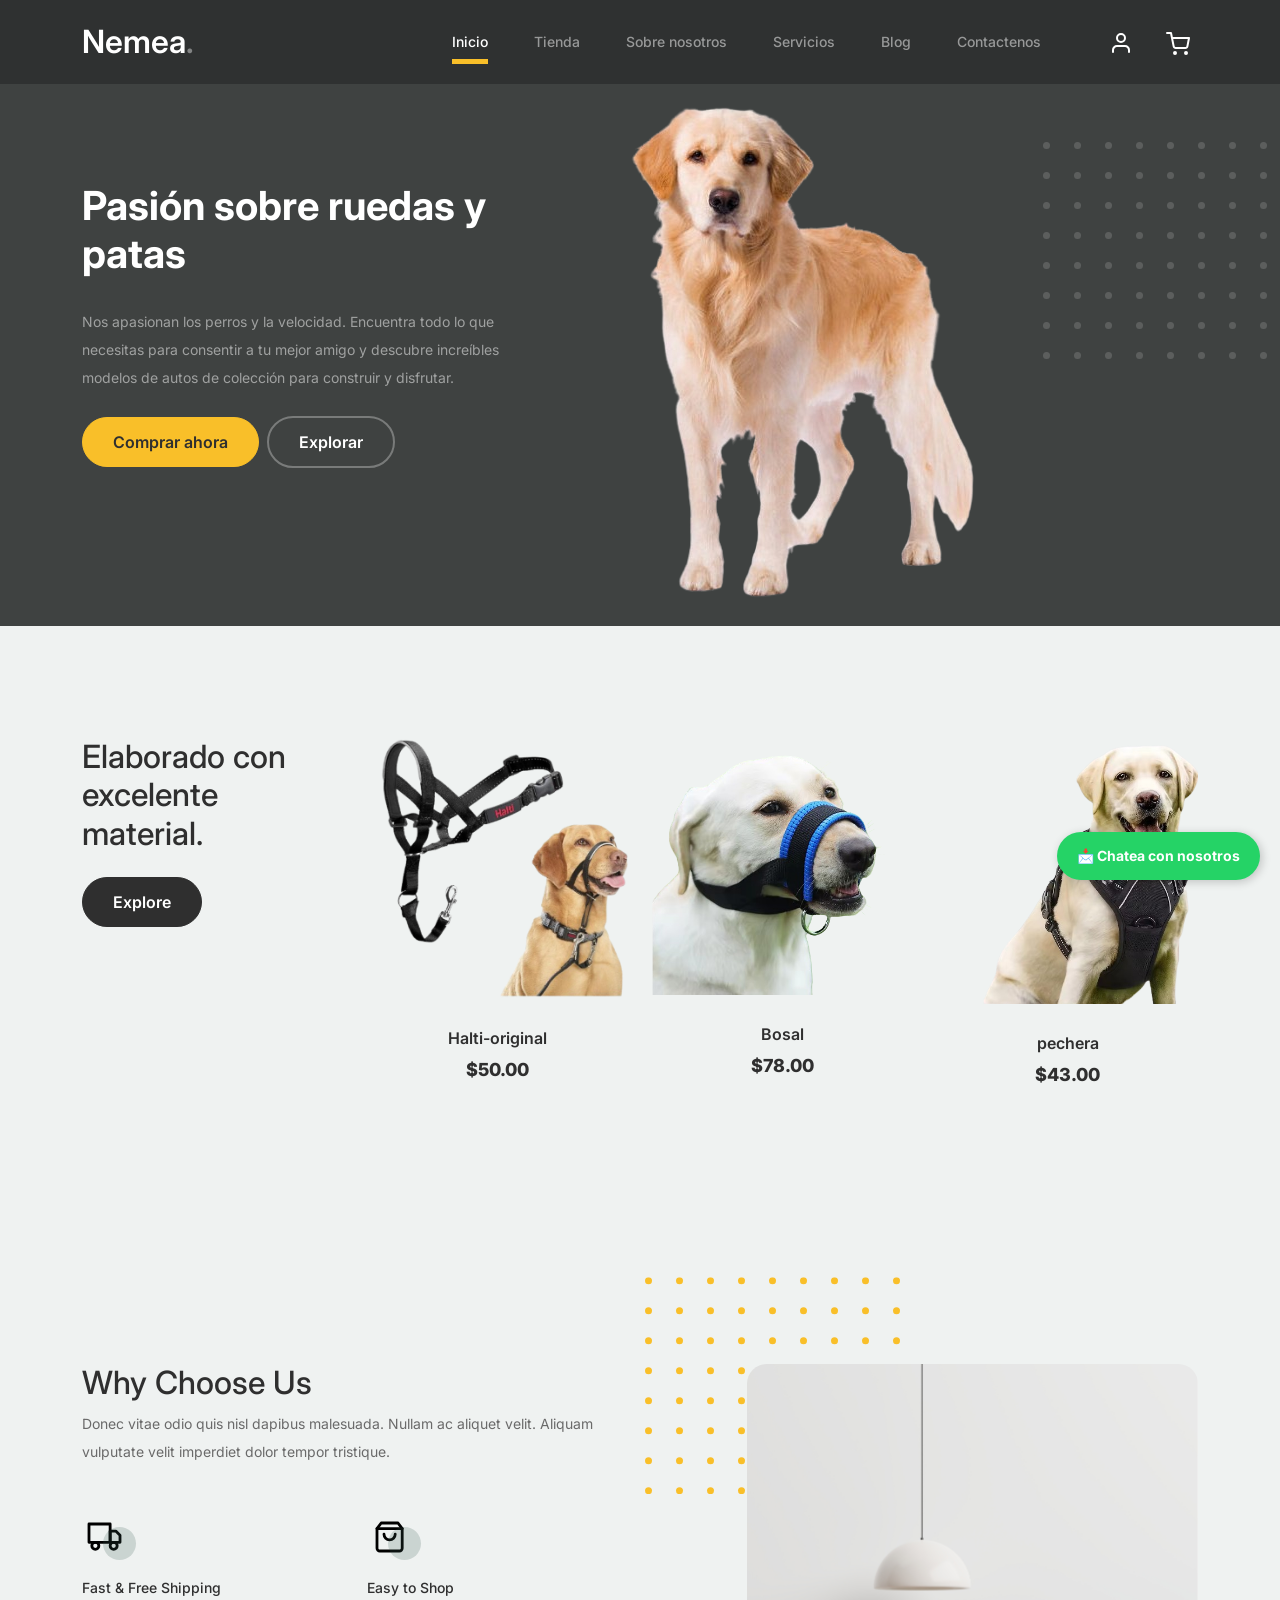
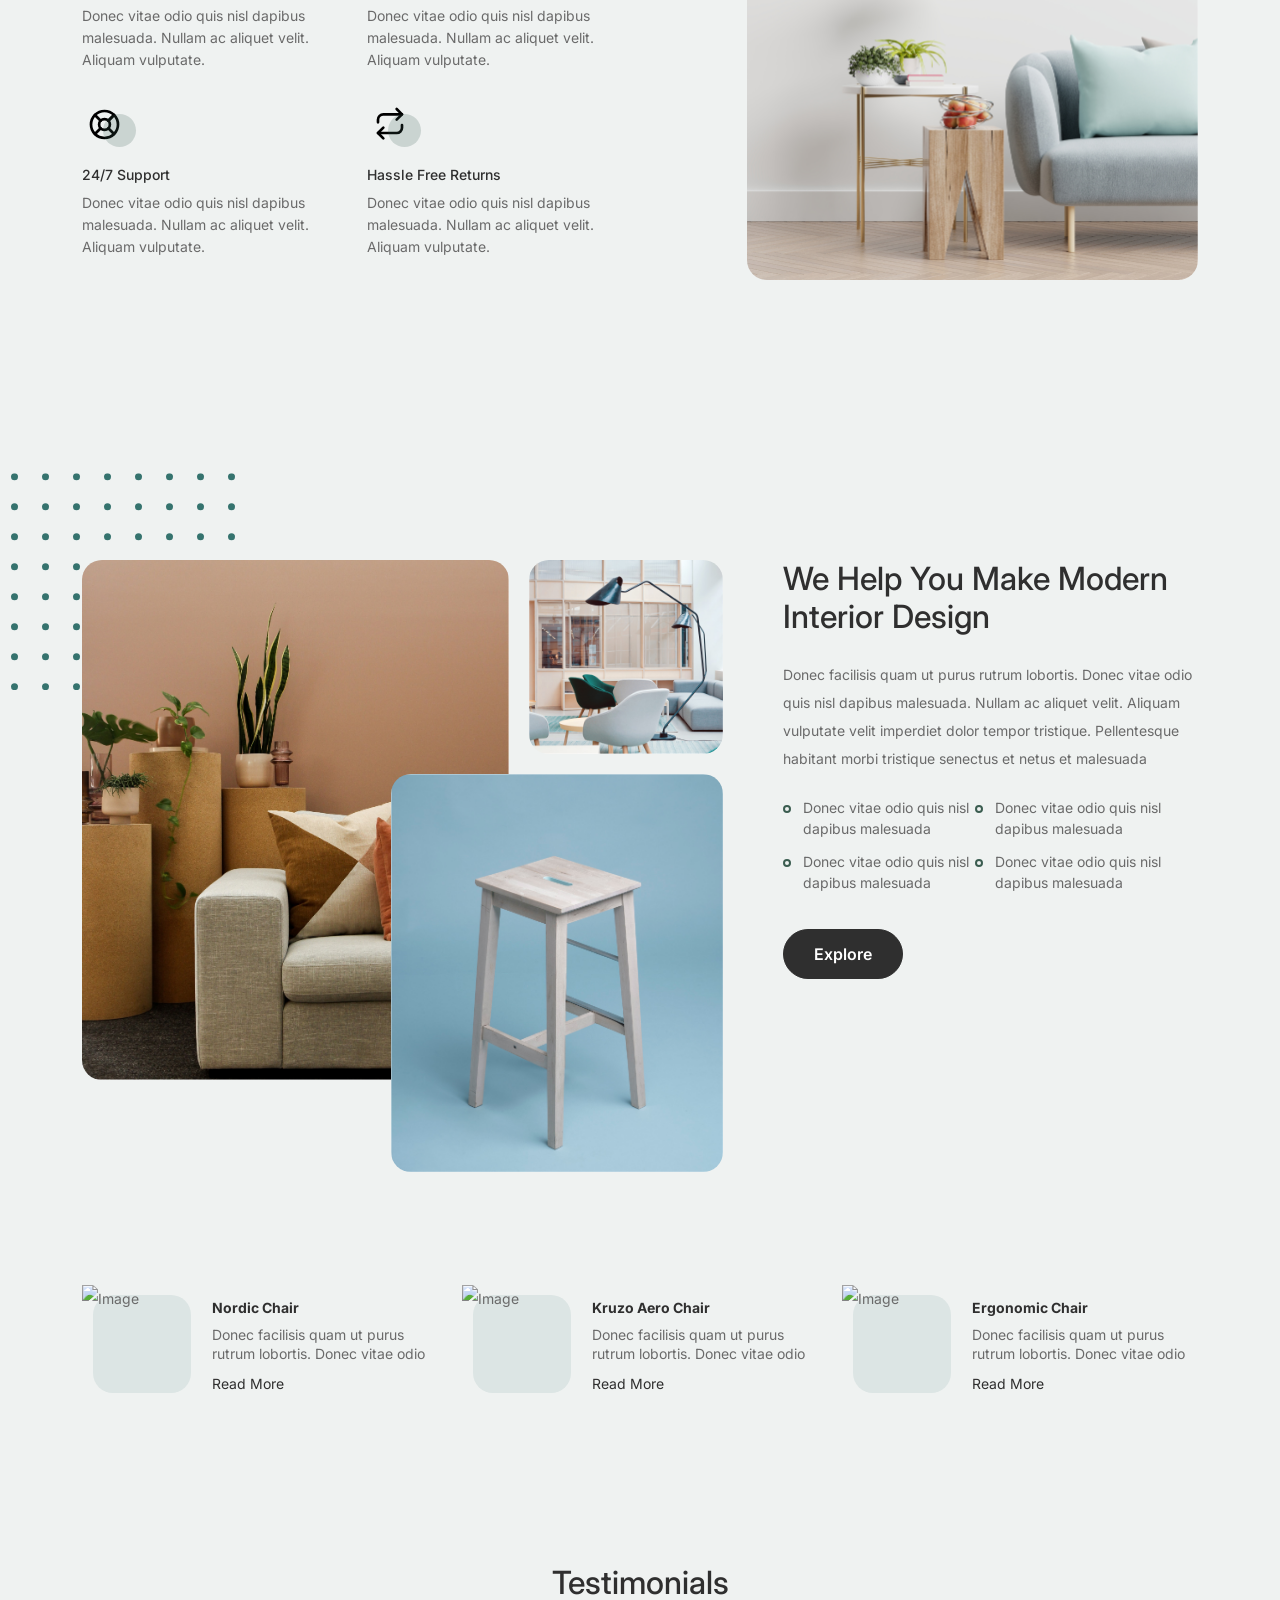
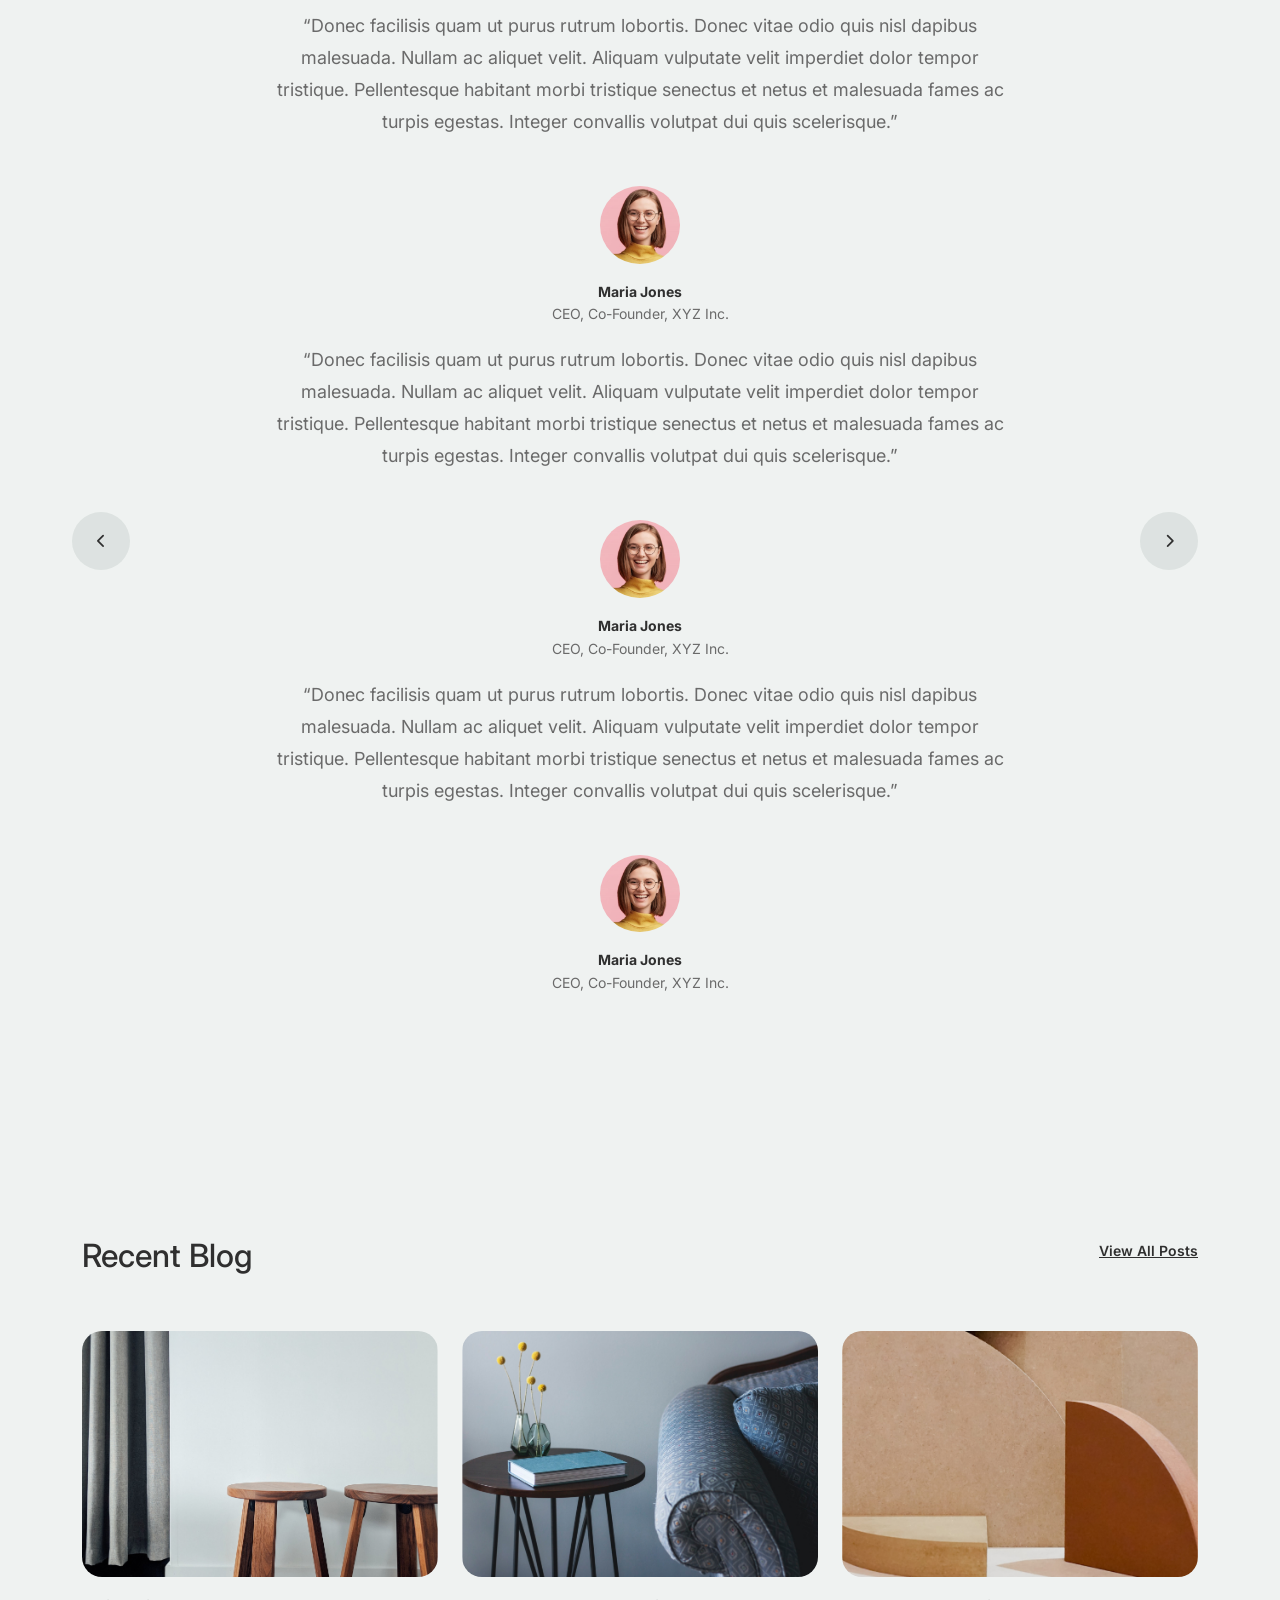
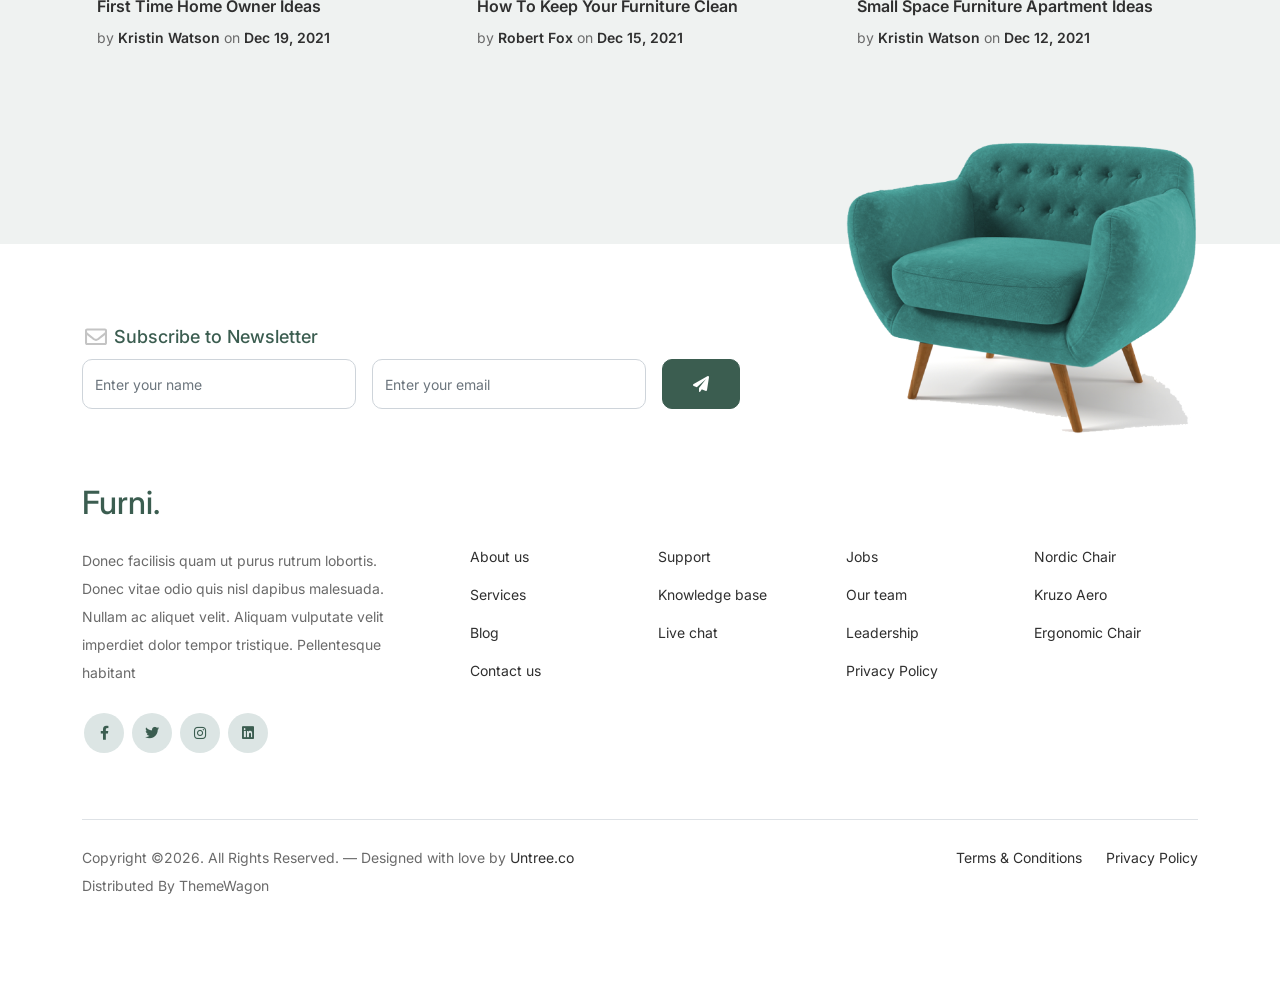
==== index.html @ 1780dbe4 "primero" ====
<!-- /*
* Bootstrap 5
* Template Name: Furni
* Template Author: Untree.co
* Template URI: https://untree.co/
* License: https://creativecommons.org/licenses/by/3.0/
*/ -->
<!doctype html>
<html lang="en">
<head>
  <meta charset="utf-8">
  <meta name="viewport" content="width=device-width, initial-scale=1, shrink-to-fit=no">
  <meta name="author" content="Untree.co">
  <link rel="shortcut icon" href="logo favicon.ico">

  <meta name="description" content="" />
  <meta name="keywords" content="bootstrap, bootstrap4" />

		<!-- Bootstrap CSS -->
		<link href="css/bootstrap.min.css" rel="stylesheet">
		<link href="https://cdnjs.cloudflare.com/ajax/libs/font-awesome/6.0.0-beta3/css/all.min.css" rel="stylesheet">
		<link href="css/tiny-slider.css" rel="stylesheet">
		<link href="css/style.css" rel="stylesheet">
		<title>Nemea Store </title>
	</head>

	<body>

		<!-- Start Header/Navigation -->
		<nav class="custom-navbar navbar navbar navbar-expand-md navbar-dark bg-dark" arial-label="Furni navigation bar">

			<div class="container">
				<a class="navbar-brand" href="index.html">Nemea<span>.</span></a>

				<button class="navbar-toggler" type="button" data-bs-toggle="collapse" data-bs-target="#navbarsFurni" aria-controls="navbarsFurni" aria-expanded="false" aria-label="Toggle navigation">
					<span class="navbar-toggler-icon"></span>
				</button>

				<div class="collapse navbar-collapse" id="navbarsFurni">
					<ul class="custom-navbar-nav navbar-nav ms-auto mb-2 mb-md-0">
						<li class="nav-item active">
							<a class="nav-link" href="index.html">Inicio</a>
						</li>
						<li><a class="nav-link" href="shop.html">Tienda</a></li>
						<li><a class="nav-link" href="about.html">Sobre nosotros</a></li>
						<li><a class="nav-link" href="services.html">Servicios</a></li>
						<li><a class="nav-link" href="blog.html">Blog</a></li>
						<li><a class="nav-link" href="contact.html">Contactenos</a></li>
					</ul>

					<ul class="custom-navbar-cta navbar-nav mb-2 mb-md-0 ms-5">
						<li><a class="nav-link" href="#"><img src="images/user.svg"></a></li>
						<li><a class="nav-link" href="cart.html"><img src="images/cart.svg"></a></li>
					</ul>
				</div>
			</div>
				
		</nav>
		<!-- End Header/Navigation -->
		<a href="https://wa.me/51930492336" class="whatsapp-button" target="_blank">
			📩 Chatea con nosotros
		</a>
		<!-- Start Hero Section -->
			<div class="hero">
				<div class="container">
					<div class="row justify-content-between">
						<div class="col-lg-5">
							<div class="intro-excerpt">
								<h1>Pasión sobre ruedas y patas <span clsas="d-block"></span></h1>
								<p class="mb-4">Nos apasionan los perros y la velocidad. Encuentra todo lo que necesitas para consentir a tu mejor amigo y descubre increíbles modelos de autos de colección para construir y disfrutar.</p>
								<p><a href="shop.html" class="btn btn-secondary me-2">Comprar ahora</a><a href="shop.html" class="btn btn-white-outline">Explorar</a></p>
							</div>
						</div>
						<div class="col-lg-7">
							<div class="hero-img-wrap">
								<img src="images/img-perro.png" class="img-fluid"><!-- falta imagen  -->
							</div>
						</div>
					</div>
				</div>
			</div>
		<!-- End Hero Section -->

		<!-- Start Product Section -->
		<div class="product-section">
			<div class="container">
				<div class="row">

					<!-- Start Column 1 -->
					<div class="col-md-12 col-lg-3 mb-5 mb-lg-0">
						<h2 class="mb-4 section-title">Elaborado con excelente material.</h2>
						<p class="mb-4"> </p>
						<p><a href="shop.html" class="btn">Explore</a></p>
					</div> 
					<!-- End Column 1 -->

					<!-- Start Column 2 -->
					<div class="col-12 col-md-4 col-lg-3 mb-5 mb-md-0">
						<a class="product-item" href="cart.html">
							<img src="images/img-halti.png" class="img-fluid product-thumbnail">
							<h3 class="product-title">Halti-original </h3>
							<strong class="product-price">$50.00</strong>

							<span class="icon-cross">
								<img src="images/cross.svg" class="img-fluid">
							</span>
						</a>
					</div> 
					<!-- End Column 2 -->

					<!-- Start Column 3 -->
					<div class="col-12 col-md-4 col-lg-3 mb-5 mb-md-0">
						<a class="product-item" href="cart.html">
							<img src="images/img-bosal.png" class="img-fluid product-thumbnail">
							<h3 class="product-title">Bosal</h3>
							<strong class="product-price">$78.00</strong>

							<span class="icon-cross">
								<img src="images/cross.svg" class="img-fluid">
							</span>
						</a>
					</div>
					<!-- End Column 3 -->

					<!-- Start Column 4 -->
					<div class="col-12 col-md-4 col-lg-3 mb-5 mb-md-0">
						<a class="product-item" href="cart.html">
							<img src="images/img-pechera.png" class="img-fluid product-thumbnail">
							<h3 class="product-title">pechera</h3>
							<strong class="product-price">$43.00</strong>

							<span class="icon-cross">
								<img src="images/cross.svg" class="img-fluid">
							</span>
						</a>
					</div>
					<!-- End Column 4 -->

				</div>
			</div>
		</div>
		<!-- End Product Section -->

		<!-- Start Why Choose Us Section -->
		<div class="why-choose-section">
			<div class="container">
				<div class="row justify-content-between">
					<div class="col-lg-6">
						<h2 class="section-title">Why Choose Us</h2>
						<p>Donec vitae odio quis nisl dapibus malesuada. Nullam ac aliquet velit. Aliquam vulputate velit imperdiet dolor tempor tristique.</p>

						<div class="row my-5">
							<div class="col-6 col-md-6">
								<div class="feature">
									<div class="icon">
										<img src="images/truck.svg" alt="Image" class="imf-fluid">
									</div>
									<h3>Fast &amp; Free Shipping</h3>
									<p>Donec vitae odio quis nisl dapibus malesuada. Nullam ac aliquet velit. Aliquam vulputate.</p>
								</div>
							</div>

							<div class="col-6 col-md-6">
								<div class="feature">
									<div class="icon">
										<img src="images/bag.svg" alt="Image" class="imf-fluid">
									</div>
									<h3>Easy to Shop</h3>
									<p>Donec vitae odio quis nisl dapibus malesuada. Nullam ac aliquet velit. Aliquam vulputate.</p>
								</div>
							</div>

							<div class="col-6 col-md-6">
								<div class="feature">
									<div class="icon">
										<img src="images/support.svg" alt="Image" class="imf-fluid">
									</div>
									<h3>24/7 Support</h3>
									<p>Donec vitae odio quis nisl dapibus malesuada. Nullam ac aliquet velit. Aliquam vulputate.</p>
								</div>
							</div>

							<div class="col-6 col-md-6">
								<div class="feature">
									<div class="icon">
										<img src="images/return.svg" alt="Image" class="imf-fluid">
									</div>
									<h3>Hassle Free Returns</h3>
									<p>Donec vitae odio quis nisl dapibus malesuada. Nullam ac aliquet velit. Aliquam vulputate.</p>
								</div>
							</div>

						</div>
					</div>

					<div class="col-lg-5">
						<div class="img-wrap">
							<img src="images/why-choose-us-img.jpg" alt="Image" class="img-fluid">
						</div>
					</div>

				</div>
			</div>
		</div>
		<!-- End Why Choose Us Section -->

		<!-- Start We Help Section -->
		<div class="we-help-section">
			<div class="container">
				<div class="row justify-content-between">
					<div class="col-lg-7 mb-5 mb-lg-0">
						<div class="imgs-grid">
							<div class="grid grid-1"><img src="images/img-grid-1.jpg" alt="Untree.co"></div>
							<div class="grid grid-2"><img src="images/img-grid-2.jpg" alt="Untree.co"></div>
							<div class="grid grid-3"><img src="images/img-grid-3.jpg" alt="Untree.co"></div>
						</div>
					</div>
					<div class="col-lg-5 ps-lg-5">
						<h2 class="section-title mb-4">We Help You Make Modern Interior Design</h2>
						<p>Donec facilisis quam ut purus rutrum lobortis. Donec vitae odio quis nisl dapibus malesuada. Nullam ac aliquet velit. Aliquam vulputate velit imperdiet dolor tempor tristique. Pellentesque habitant morbi tristique senectus et netus et malesuada</p>

						<ul class="list-unstyled custom-list my-4">
							<li>Donec vitae odio quis nisl dapibus malesuada</li>
							<li>Donec vitae odio quis nisl dapibus malesuada</li>
							<li>Donec vitae odio quis nisl dapibus malesuada</li>
							<li>Donec vitae odio quis nisl dapibus malesuada</li>
						</ul>
						<p><a herf="#" class="btn">Explore</a></p>
					</div>
				</div>
			</div>
		</div>
		<!-- End We Help Section -->

		<!-- Start Popular Product -->
		<div class="popular-product">
			<div class="container">
				<div class="row">

					<div class="col-12 col-md-6 col-lg-4 mb-4 mb-lg-0">
						<div class="product-item-sm d-flex">
							<div class="thumbnail">
								<img src="images/product-1.png" alt="Image" class="img-fluid">
							</div>
							<div class="pt-3">
								<h3>Nordic Chair</h3>
								<p>Donec facilisis quam ut purus rutrum lobortis. Donec vitae odio </p>
								<p><a href="#">Read More</a></p>
							</div>
						</div>
					</div>

					<div class="col-12 col-md-6 col-lg-4 mb-4 mb-lg-0">
						<div class="product-item-sm d-flex">
							<div class="thumbnail">
								<img src="images/product-2.png" alt="Image" class="img-fluid">
							</div>
							<div class="pt-3">
								<h3>Kruzo Aero Chair</h3>
								<p>Donec facilisis quam ut purus rutrum lobortis. Donec vitae odio </p>
								<p><a href="#">Read More</a></p>
							</div>
						</div>
					</div>

					<div class="col-12 col-md-6 col-lg-4 mb-4 mb-lg-0">
						<div class="product-item-sm d-flex">
							<div class="thumbnail">
								<img src="images/product-3.png" alt="Image" class="img-fluid">
							</div>
							<div class="pt-3">
								<h3>Ergonomic Chair</h3>
								<p>Donec facilisis quam ut purus rutrum lobortis. Donec vitae odio </p>
								<p><a href="#">Read More</a></p>
							</div>
						</div>
					</div>

				</div>
			</div>
		</div>
		<!-- End Popular Product -->

		<!-- Start Testimonial Slider -->
		<div class="testimonial-section">
			<div class="container">
				<div class="row">
					<div class="col-lg-7 mx-auto text-center">
						<h2 class="section-title">Testimonials</h2>
					</div>
				</div>

				<div class="row justify-content-center">
					<div class="col-lg-12">
						<div class="testimonial-slider-wrap text-center">

							<div id="testimonial-nav">
								<span class="prev" data-controls="prev"><span class="fa fa-chevron-left"></span></span>
								<span class="next" data-controls="next"><span class="fa fa-chevron-right"></span></span>
							</div>

							<div class="testimonial-slider">
								
								<div class="item">
									<div class="row justify-content-center">
										<div class="col-lg-8 mx-auto">

											<div class="testimonial-block text-center">
												<blockquote class="mb-5">
													<p>&ldquo;Donec facilisis quam ut purus rutrum lobortis. Donec vitae odio quis nisl dapibus malesuada. Nullam ac aliquet velit. Aliquam vulputate velit imperdiet dolor tempor tristique. Pellentesque habitant morbi tristique senectus et netus et malesuada fames ac turpis egestas. Integer convallis volutpat dui quis scelerisque.&rdquo;</p>
												</blockquote>

												<div class="author-info">
													<div class="author-pic">
														<img src="images/person-1.png" alt="Maria Jones" class="img-fluid">
													</div>
													<h3 class="font-weight-bold">Maria Jones</h3>
													<span class="position d-block mb-3">CEO, Co-Founder, XYZ Inc.</span>
												</div>
											</div>

										</div>
									</div>
								</div> 
								<!-- END item -->

								<div class="item">
									<div class="row justify-content-center">
										<div class="col-lg-8 mx-auto">

											<div class="testimonial-block text-center">
												<blockquote class="mb-5">
													<p>&ldquo;Donec facilisis quam ut purus rutrum lobortis. Donec vitae odio quis nisl dapibus malesuada. Nullam ac aliquet velit. Aliquam vulputate velit imperdiet dolor tempor tristique. Pellentesque habitant morbi tristique senectus et netus et malesuada fames ac turpis egestas. Integer convallis volutpat dui quis scelerisque.&rdquo;</p>
												</blockquote>

												<div class="author-info">
													<div class="author-pic">
														<img src="images/person-1.png" alt="Maria Jones" class="img-fluid">
													</div>
													<h3 class="font-weight-bold">Maria Jones</h3>
													<span class="position d-block mb-3">CEO, Co-Founder, XYZ Inc.</span>
												</div>
											</div>

										</div>
									</div>
								</div> 
								<!-- END item -->

								<div class="item">
									<div class="row justify-content-center">
										<div class="col-lg-8 mx-auto">

											<div class="testimonial-block text-center">
												<blockquote class="mb-5">
													<p>&ldquo;Donec facilisis quam ut purus rutrum lobortis. Donec vitae odio quis nisl dapibus malesuada. Nullam ac aliquet velit. Aliquam vulputate velit imperdiet dolor tempor tristique. Pellentesque habitant morbi tristique senectus et netus et malesuada fames ac turpis egestas. Integer convallis volutpat dui quis scelerisque.&rdquo;</p>
												</blockquote>

												<div class="author-info">
													<div class="author-pic">
														<img src="images/person-1.png" alt="Maria Jones" class="img-fluid">
													</div>
													<h3 class="font-weight-bold">Maria Jones</h3>
													<span class="position d-block mb-3">CEO, Co-Founder, XYZ Inc.</span>
												</div>
											</div>

										</div>
									</div>
								</div> 
								<!-- END item -->

							</div>

						</div>
					</div>
				</div>
			</div>
		</div>
		<!-- End Testimonial Slider -->

		<!-- Start Blog Section -->
		<div class="blog-section">
			<div class="container">
				<div class="row mb-5">
					<div class="col-md-6">
						<h2 class="section-title">Recent Blog</h2>
					</div>
					<div class="col-md-6 text-start text-md-end">
						<a href="#" class="more">View All Posts</a>
					</div>
				</div>

				<div class="row">

					<div class="col-12 col-sm-6 col-md-4 mb-4 mb-md-0">
						<div class="post-entry">
							<a href="#" class="post-thumbnail"><img src="images/post-1.jpg" alt="Image" class="img-fluid"></a>
							<div class="post-content-entry">
								<h3><a href="#">First Time Home Owner Ideas</a></h3>
								<div class="meta">
									<span>by <a href="#">Kristin Watson</a></span> <span>on <a href="#">Dec 19, 2021</a></span>
								</div>
							</div>
						</div>
					</div>

					<div class="col-12 col-sm-6 col-md-4 mb-4 mb-md-0">
						<div class="post-entry">
							<a href="#" class="post-thumbnail"><img src="images/post-2.jpg" alt="Image" class="img-fluid"></a>
							<div class="post-content-entry">
								<h3><a href="#">How To Keep Your Furniture Clean</a></h3>
								<div class="meta">
									<span>by <a href="#">Robert Fox</a></span> <span>on <a href="#">Dec 15, 2021</a></span>
								</div>
							</div>
						</div>
					</div>

					<div class="col-12 col-sm-6 col-md-4 mb-4 mb-md-0">
						<div class="post-entry">
							<a href="#" class="post-thumbnail"><img src="images/post-3.jpg" alt="Image" class="img-fluid"></a>
							<div class="post-content-entry">
								<h3><a href="#">Small Space Furniture Apartment Ideas</a></h3>
								<div class="meta">
									<span>by <a href="#">Kristin Watson</a></span> <span>on <a href="#">Dec 12, 2021</a></span>
								</div>
							</div>
						</div>
					</div>

				</div>
			</div>
		</div>
		<!-- End Blog Section -->	

		<!-- Start Footer Section -->
		<footer class="footer-section">
			<div class="container relative">

				<div class="sofa-img">
					<img src="images/sofa.png" alt="Image" class="img-fluid">
				</div>

				<div class="row">
					<div class="col-lg-8">
						<div class="subscription-form">
							<h3 class="d-flex align-items-center"><span class="me-1"><img src="images/envelope-outline.svg" alt="Image" class="img-fluid"></span><span>Subscribe to Newsletter</span></h3>

							<form action="#" class="row g-3">
								<div class="col-auto">
									<input type="text" class="form-control" placeholder="Enter your name">
								</div>
								<div class="col-auto">
									<input type="email" class="form-control" placeholder="Enter your email">
								</div>
								<div class="col-auto">
									<button class="btn btn-primary">
										<span class="fa fa-paper-plane"></span>
									</button>
								</div>
							</form>

						</div>
					</div>
				</div>

				<div class="row g-5 mb-5">
					<div class="col-lg-4">
						<div class="mb-4 footer-logo-wrap"><a href="#" class="footer-logo">Furni<span>.</span></a></div>
						<p class="mb-4">Donec facilisis quam ut purus rutrum lobortis. Donec vitae odio quis nisl dapibus malesuada. Nullam ac aliquet velit. Aliquam vulputate velit imperdiet dolor tempor tristique. Pellentesque habitant</p>

						<ul class="list-unstyled custom-social">
							<li><a href="#"><span class="fa fa-brands fa-facebook-f"></span></a></li>
							<li><a href="#"><span class="fa fa-brands fa-twitter"></span></a></li>
							<li><a href="#"><span class="fa fa-brands fa-instagram"></span></a></li>
							<li><a href="#"><span class="fa fa-brands fa-linkedin"></span></a></li>
						</ul>
					</div>

					<div class="col-lg-8">
						<div class="row links-wrap">
							<div class="col-6 col-sm-6 col-md-3">
								<ul class="list-unstyled">
									<li><a href="#">About us</a></li>
									<li><a href="#">Services</a></li>
									<li><a href="#">Blog</a></li>
									<li><a href="#">Contact us</a></li>
								</ul>
							</div>

							<div class="col-6 col-sm-6 col-md-3">
								<ul class="list-unstyled">
									<li><a href="#">Support</a></li>
									<li><a href="#">Knowledge base</a></li>
									<li><a href="#">Live chat</a></li>
								</ul>
							</div>

							<div class="col-6 col-sm-6 col-md-3">
								<ul class="list-unstyled">
									<li><a href="#">Jobs</a></li>
									<li><a href="#">Our team</a></li>
									<li><a href="#">Leadership</a></li>
									<li><a href="#">Privacy Policy</a></li>
								</ul>
							</div>

							<div class="col-6 col-sm-6 col-md-3">
								<ul class="list-unstyled">
									<li><a href="#">Nordic Chair</a></li>
									<li><a href="#">Kruzo Aero</a></li>
									<li><a href="#">Ergonomic Chair</a></li>
								</ul>
							</div>
						</div>
					</div>

				</div>

				<div class="border-top copyright">
					<div class="row pt-4">
						<div class="col-lg-6">
							<p class="mb-2 text-center text-lg-start">Copyright &copy;<script>document.write(new Date().getFullYear());</script>. All Rights Reserved. &mdash; Designed with love by <a href="https://untree.co">Untree.co</a> Distributed By <a hreff="https://themewagon.com">ThemeWagon</a>  <!-- License information: https://untree.co/license/ -->
            </p>
						</div>

						<div class="col-lg-6 text-center text-lg-end">
							<ul class="list-unstyled d-inline-flex ms-auto">
								<li class="me-4"><a href="#">Terms &amp; Conditions</a></li>
								<li><a href="#">Privacy Policy</a></li>
							</ul>
						</div>

					</div>
				</div>

			</div>
		</footer>
		<!-- End Footer Section -->	


		<script src="js/bootstrap.bundle.min.js"></script>
		<script src="js/tiny-slider.js"></script>
		<script src="js/custom.js"></script>
	</body>

</html>
---- css/tiny-slider.css ----
.tns-outer{padding:0 !important}.tns-outer [hidden]{display:none !important}.tns-outer [aria-controls],.tns-outer [data-action]{cursor:pointer}.tns-slider{-webkit-transition:all 0s;-moz-transition:all 0s;transition:all 0s}.tns-slider>.tns-item{-webkit-box-sizing:border-box;-moz-box-sizing:border-box;box-sizing:border-box}.tns-horizontal.tns-subpixel{white-space:nowrap}.tns-horizontal.tns-subpixel>.tns-item{display:inline-block;vertical-align:top;white-space:normal}.tns-horizontal.tns-no-subpixel:after{content:'';display:table;clear:both}.tns-horizontal.tns-no-subpixel>.tns-item{float:left}.tns-horizontal.tns-carousel.tns-no-subpixel>.tns-item{margin-right:-100%}.tns-no-calc{position:relative;left:0}.tns-gallery{position:relative;left:0;min-height:1px}.tns-gallery>.tns-item{position:absolute;left:-100%;-webkit-transition:transform 0s, opacity 0s;-moz-transition:transform 0s, opacity 0s;transition:transform 0s, opacity 0s}.tns-gallery>.tns-slide-active{position:relative;left:auto !important}.tns-gallery>.tns-moving{-webkit-transition:all 0.25s;-moz-transition:all 0.25s;transition:all 0.25s}.tns-autowidth{display:inline-block}.tns-lazy-img{-webkit-transition:opacity 0.6s;-moz-transition:opacity 0.6s;transition:opacity 0.6s;opacity:0.6}.tns-lazy-img.tns-complete{opacity:1}.tns-ah{-webkit-transition:height 0s;-moz-transition:height 0s;transition:height 0s}.tns-ovh{overflow:hidden}.tns-visually-hidden{position:absolute;left:-10000em}.tns-transparent{opacity:0;visibility:hidden}.tns-fadeIn{opacity:1;filter:alpha(opacity=100);z-index:0}.tns-normal,.tns-fadeOut{opacity:0;filter:alpha(opacity=0);z-index:-1}.tns-vpfix{white-space:nowrap}.tns-vpfix>div,.tns-vpfix>li{display:inline-block}.tns-t-subp2{margin:0 auto;width:310px;position:relative;height:10px;overflow:hidden}.tns-t-ct{width:2333.3333333%;width:-webkit-calc(100% * 70 / 3);width:-moz-calc(100% * 70 / 3);width:calc(100% * 70 / 3);position:absolute;right:0}.tns-t-ct:after{content:'';display:table;clear:both}.tns-t-ct>div{width:1.4285714%;width:-webkit-calc(100% / 70);width:-moz-calc(100% / 70);width:calc(100% / 70);height:10px;float:left}

/*# sourceMappingURL=sourcemaps/tiny-slider.css.map */
---- css/style.css ----
/*
* Template Name: UntreeStore
* Template Author: Untree.co
* Author URI: https://untree.co/
* License: https://creativecommons.org/licenses/by/3.0/
*/
@import url("https://fonts.googleapis.com/css2?family=Inter:wght@400;500;600;700;800&display=swap");
body {
  overflow-x: hidden;
  position: relative; }

.whatsapp-button {
    position: fixed;
    bottom: 20px;
    right: 20px;
    background-color: #25D366;
    color: white;
    padding: 10px 20px;
    border-radius: 50px;
    text-decoration: none;
    font-weight: bold;
    box-shadow: 2px 2px 10px rgba(0, 0, 0, 0.2);
    z-index: 9999; /* Asegura que esté por encima de otros elementos */
}
body {
  font-family: "Inter", sans-serif;
  font-weight: 400;
  line-height: 28px;
  color: #6a6a6a;
  font-size: 14px;
  background-color: #eff2f1; }

a {
  text-decoration: none;
  -webkit-transition: .3s all ease;
  -o-transition: .3s all ease;
  transition: .3s all ease;
  color: #2f2f2f;
  text-decoration: underline; }
  a:hover {
    color: #2f2f2f;
    text-decoration: none; }
  a.more {
    font-weight: 600; }

.custom-navbar {
  background: #2f3131 !important;
  padding-top: 20px;
  padding-bottom: 20px; }
  .custom-navbar .navbar-brand {
    font-size: 32px;
    font-weight: 600; }
    .custom-navbar .navbar-brand > span {
      opacity: .4; }
  .custom-navbar .navbar-toggler {
    border-color: transparent; }
    .custom-navbar .navbar-toggler:active, .custom-navbar .navbar-toggler:focus {
      -webkit-box-shadow: none;
      box-shadow: none;
      outline: none; }
  @media (min-width: 992px) {
    .custom-navbar .custom-navbar-nav li {
      margin-left: 15px;
      margin-right: 15px; } }
  .custom-navbar .custom-navbar-nav li a {
    font-weight: 500;
    color: #ffffff !important;
    opacity: .5;
    -webkit-transition: .3s all ease;
    -o-transition: .3s all ease;
    transition: .3s all ease;
    position: relative; }
    @media (min-width: 768px) {
      .custom-navbar .custom-navbar-nav li a:before {
        content: "";
        position: absolute;
        bottom: 0;
        left: 8px;
        right: 8px;
        background: #f9bf29;
        height: 5px;
        opacity: 1;
        visibility: visible;
        width: 0;
        -webkit-transition: .15s all ease-out;
        -o-transition: .15s all ease-out;
        transition: .15s all ease-out; } }
    .custom-navbar .custom-navbar-nav li a:hover {
      opacity: 1; }
      .custom-navbar .custom-navbar-nav li a:hover:before {
        width: calc(100% - 16px); }
  .custom-navbar .custom-navbar-nav li.active a {
    opacity: 1; }
    .custom-navbar .custom-navbar-nav li.active a:before {
      width: calc(100% - 16px); }
  .custom-navbar .custom-navbar-cta {
    margin-left: 0 !important;
    -webkit-box-orient: horizontal;
    -webkit-box-direction: normal;
    -ms-flex-direction: row;
    flex-direction: row; }
    @media (min-width: 768px) {
      .custom-navbar .custom-navbar-cta {
        margin-left: 40px !important; } }
    .custom-navbar .custom-navbar-cta li {
      margin-left: 0px;
      margin-right: 0px; }
      .custom-navbar .custom-navbar-cta li:first-child {
        margin-right: 20px; }

.hero {
  background: #3f4241;
  padding: calc(4rem - 30px) 0 0rem 0; }
  @media (min-width: 768px) {
    .hero {
      padding: calc(4rem - 30px) 0 4rem 0; } }
  @media (min-width: 992px) {
    .hero {
      padding: calc(8rem - 30px) 0 8rem 0; } }
  .hero .intro-excerpt {
    position: relative;
    z-index: 4; }
    @media (min-width: 992px) {
      .hero .intro-excerpt {
        max-width: 450px; } }
  .hero h1 {
    font-weight: 700;
    color: #ffffff;
    margin-bottom: 30px; }
    @media (min-width: 1400px) {
      .hero h1 {
        font-size: 54px; } }
  .hero p {
    color: rgba(255, 255, 255, 0.5);
    margin-bottom: 30px; }
  .hero .hero-img-wrap {
    position: relative; }
    .hero .hero-img-wrap img {
      position: relative;
      top: 0px;
      right: 0px;
      z-index: 2;
      max-width: 780px;
      left: -20px; }
      @media (min-width: 768px) {
        .hero .hero-img-wrap img {
          right: 0px;
          left: -100px; } }
      @media (min-width: 992px) {
        .hero .hero-img-wrap img {
          left: 0px;
          top: -80px;
          position: absolute;
          right: -50px; } }
      @media (min-width: 1200px) {
        .hero .hero-img-wrap img {
          left: 0px;
          top: -80px;
          right: -100px; } }
    .hero .hero-img-wrap:after {
      content: "";
      position: absolute;
      width: 255px;
      height: 217px;
      background-image: url("../images/dots-light.svg");
      background-size: contain;
      background-repeat: no-repeat;
      right: -100px;
      top: -0px; }
      @media (min-width: 1200px) {
        .hero .hero-img-wrap:after {
          top: -40px; } }

.btn {
  font-weight: 600;
  padding: 12px 30px;
  border-radius: 30px;
  color: #ffffff;
  background: #2f2f2f;
  border-color: #2f2f2f; }
  .btn:hover {
    color: #ffffff;
    background: #222222;
    border-color: #222222; }
  .btn:active, .btn:focus {
    outline: none !important;
    -webkit-box-shadow: none;
    box-shadow: none; }
  .btn.btn-primary {
    background: #3b5d50;
    border-color: #3b5d50; }
    .btn.btn-primary:hover {
      background: #314d43;
      border-color: #314d43; }
  .btn.btn-secondary {
    color: #2f2f2f;
    background: #f9bf29;
    border-color: #f9bf29; }
    .btn.btn-secondary:hover {
      background: #f8b810;
      border-color: #f8b810; }
  .btn.btn-white-outline {
    background: transparent;
    border-width: 2px;
    border-color: rgba(255, 255, 255, 0.3); }
    .btn.btn-white-outline:hover {
      border-color: white;
      color: #ffffff; }

.section-title {
  color: #2f2f2f; }

.product-section {
  padding: 7rem 0; }
  .product-section .product-item {
    text-align: center;
    text-decoration: none;
    display: block;
    position: relative;
    padding-bottom: 50px;
    cursor: pointer; }
    .product-section .product-item .product-thumbnail {
      margin-bottom: 30px;
      position: relative;
      top: 0;
      -webkit-transition: .3s all ease;
      -o-transition: .3s all ease;
      transition: .3s all ease; }
    .product-section .product-item h3 {
      font-weight: 600;
      font-size: 16px; }
    .product-section .product-item strong {
      font-weight: 800 !important;
      font-size: 18px !important; }
    .product-section .product-item h3, .product-section .product-item strong {
      color: #2f2f2f;
      text-decoration: none; }
    .product-section .product-item .icon-cross {
      position: absolute;
      width: 35px;
      height: 35px;
      display: inline-block;
      background: #2f2f2f;
      bottom: 15px;
      left: 50%;
      -webkit-transform: translateX(-50%);
      -ms-transform: translateX(-50%);
      transform: translateX(-50%);
      margin-bottom: -17.5px;
      border-radius: 50%;
      opacity: 0;
      visibility: hidden;
      -webkit-transition: .3s all ease;
      -o-transition: .3s all ease;
      transition: .3s all ease; }
      .product-section .product-item .icon-cross img {
        position: absolute;
        left: 50%;
        top: 50%;
        -webkit-transform: translate(-50%, -50%);
        -ms-transform: translate(-50%, -50%);
        transform: translate(-50%, -50%); }
    .product-section .product-item:before {
      bottom: 0;
      left: 0;
      right: 0;
      position: absolute;
      content: "";
      background: #dce5e4;
      height: 0%;
      z-index: -1;
      border-radius: 10px;
      -webkit-transition: .3s all ease;
      -o-transition: .3s all ease;
      transition: .3s all ease; }
    .product-section .product-item:hover .product-thumbnail {
      top: -25px; }
    .product-section .product-item:hover .icon-cross {
      bottom: 0;
      opacity: 1;
      visibility: visible; }
    .product-section .product-item:hover:before {
      height: 70%; }

.why-choose-section {
  padding: 7rem 0; }
  .why-choose-section .img-wrap {
    position: relative; }
    .why-choose-section .img-wrap:before {
      position: absolute;
      content: "";
      width: 255px;
      height: 217px;
      background-image: url("../images/dots-yellow.svg");
      background-repeat: no-repeat;
      background-size: contain;
      -webkit-transform: translate(-40%, -40%);
      -ms-transform: translate(-40%, -40%);
      transform: translate(-40%, -40%);
      z-index: -1; }
    .why-choose-section .img-wrap img {
      border-radius: 20px; }

.feature {
  margin-bottom: 30px; }
  .feature .icon {
    display: inline-block;
    position: relative;
    margin-bottom: 20px; }
    .feature .icon:before {
      content: "";
      width: 33px;
      height: 33px;
      position: absolute;
      background: rgba(59, 93, 80, 0.2);
      border-radius: 50%;
      right: -8px;
      bottom: 0; }
  .feature h3 {
    font-size: 14px;
    color: #2f2f2f; }
  .feature p {
    font-size: 14px;
    line-height: 22px;
    color: #6a6a6a; }

.we-help-section {
  padding: 7rem 0; }
  .we-help-section .imgs-grid {
    display: grid;
    grid-template-columns: repeat(27, 1fr);
    position: relative;
}
    .we-help-section .imgs-grid:before {
      position: absolute;
      content: "";
      width: 255px;
      height: 217px;
      background-image: url("../images/dots-green.svg");
      background-size: contain;
      background-repeat: no-repeat;
      -webkit-transform: translate(-40%, -40%);
      -ms-transform: translate(-40%, -40%);
      transform: translate(-40%, -40%);
      z-index: -1; }
    .we-help-section .imgs-grid .grid {
      position: relative; }
      .we-help-section .imgs-grid .grid img {
        border-radius: 20px;
        max-width: 100%; }
      .we-help-section .imgs-grid .grid.grid-1 {
        -ms-grid-column: 1;
        -ms-grid-column-span: 18;
        grid-column: 1 / span 18;
        -ms-grid-row: 1;
        -ms-grid-row-span: 27;
        grid-row: 1 / span 27; }
      .we-help-section .imgs-grid .grid.grid-2 {
        -ms-grid-column: 19;
        -ms-grid-column-span: 27;
        grid-column: 19 / span 27;
        -ms-grid-row: 1;
        -ms-grid-row-span: 5;
        grid-row: 1 / span 5;
        padding-left: 20px; }
      .we-help-section .imgs-grid .grid.grid-3 {
        -ms-grid-column: 14;
        -ms-grid-column-span: 16;
        grid-column: 14 / span 16;
        -ms-grid-row: 6;
        -ms-grid-row-span: 27;
        grid-row: 6 / span 27;
        padding-top: 20px; }

.custom-list {
  width: 100%; }
  .custom-list li {
    display: inline-block;
    width: calc(50% - 20px);
    margin-bottom: 12px;
    line-height: 1.5;
    position: relative;
    padding-left: 20px; }
    .custom-list li:before {
      content: "";
      width: 8px;
      height: 8px;
      border-radius: 50%;
      border: 2px solid #3b5d50;
      position: absolute;
      left: 0;
      top: 8px; }

.popular-product {
  padding: 0 0 7rem 0; }
  .popular-product .product-item-sm h3 {
    font-size: 14px;
    font-weight: 700;
    color: #2f2f2f; }
  .popular-product .product-item-sm a {
    text-decoration: none;
    color: #2f2f2f;
    -webkit-transition: .3s all ease;
    -o-transition: .3s all ease;
    transition: .3s all ease; }
    .popular-product .product-item-sm a:hover {
      color: rgba(47, 47, 47, 0.5); }
  .popular-product .product-item-sm p {
    line-height: 1.4;
    margin-bottom: 10px;
    font-size: 14px; }
  .popular-product .product-item-sm .thumbnail {
    margin-right: 10px;
    -webkit-box-flex: 0;
    -ms-flex: 0 0 120px;
    flex: 0 0 120px;
    position: relative; }
    .popular-product .product-item-sm .thumbnail:before {
      content: "";
      position: absolute;
      border-radius: 20px;
      background: #dce5e4;
      width: 98px;
      height: 98px;
      top: 50%;
      left: 50%;
      -webkit-transform: translate(-50%, -50%);
      -ms-transform: translate(-50%, -50%);
      transform: translate(-50%, -50%);
      z-index: -1; }

.testimonial-section {
  padding: 3rem 0 7rem 0; }

.testimonial-slider-wrap {
  position: relative; }
  .testimonial-slider-wrap .tns-inner {
    padding-top: 30px; }
  .testimonial-slider-wrap .item .testimonial-block blockquote {
    font-size: 16px; }
    @media (min-width: 768px) {
      .testimonial-slider-wrap .item .testimonial-block blockquote {
        line-height: 32px;
        font-size: 18px; } }
  .testimonial-slider-wrap .item .testimonial-block .author-info .author-pic {
    margin-bottom: 20px; }
    .testimonial-slider-wrap .item .testimonial-block .author-info .author-pic img {
      max-width: 80px;
      border-radius: 50%; }
  .testimonial-slider-wrap .item .testimonial-block .author-info h3 {
    font-size: 14px;
    font-weight: 700;
    color: #2f2f2f;
    margin-bottom: 0; }
  .testimonial-slider-wrap #testimonial-nav {
    position: absolute;
    top: 50%;
    z-index: 99;
    width: 100%;
    display: none; }
    @media (min-width: 768px) {
      .testimonial-slider-wrap #testimonial-nav {
        display: block; } }
    .testimonial-slider-wrap #testimonial-nav > span {
      cursor: pointer;
      position: absolute;
      width: 58px;
      height: 58px;
      line-height: 58px;
      border-radius: 50%;
      background: rgba(59, 93, 80, 0.1);
      color: #2f2f2f;
      -webkit-transition: .3s all ease;
      -o-transition: .3s all ease;
      transition: .3s all ease; }
      .testimonial-slider-wrap #testimonial-nav > span:hover {
        background: #3b5d50;
        color: #ffffff; }
    .testimonial-slider-wrap #testimonial-nav .prev {
      left: -10px; }
    .testimonial-slider-wrap #testimonial-nav .next {
      right: 0; }
  .testimonial-slider-wrap .tns-nav {
    position: absolute;
    bottom: -50px;
    left: 50%;
    -webkit-transform: translateX(-50%);
    -ms-transform: translateX(-50%);
    transform: translateX(-50%); }
    .testimonial-slider-wrap .tns-nav button {
      background: none;
      border: none;
      display: inline-block;
      position: relative;
      width: 0 !important;
      height: 7px !important;
      margin: 2px; }
      .testimonial-slider-wrap .tns-nav button:active, .testimonial-slider-wrap .tns-nav button:focus, .testimonial-slider-wrap .tns-nav button:hover {
        outline: none;
        -webkit-box-shadow: none;
        box-shadow: none;
        background: none; }
      .testimonial-slider-wrap .tns-nav button:before {
        display: block;
        width: 7px;
        height: 7px;
        left: 0;
        top: 0;
        position: absolute;
        content: "";
        border-radius: 50%;
        -webkit-transition: .3s all ease;
        -o-transition: .3s all ease;
        transition: .3s all ease;
        background-color: #d6d6d6; }
      .testimonial-slider-wrap .tns-nav button:hover:before, .testimonial-slider-wrap .tns-nav button.tns-nav-active:before {
        background-color: #3b5d50; }

.before-footer-section {
  padding: 7rem 0 12rem 0 !important; }

.blog-section {
  padding: 7rem 0 12rem 0; }
  .blog-section .post-entry a {
    text-decoration: none; }
  .blog-section .post-entry .post-thumbnail {
    display: block;
    margin-bottom: 20px; }
    .blog-section .post-entry .post-thumbnail img {
      border-radius: 20px;
      -webkit-transition: .3s all ease;
      -o-transition: .3s all ease;
      transition: .3s all ease; }
  .blog-section .post-entry .post-content-entry {
    padding-left: 15px;
    padding-right: 15px; }
    .blog-section .post-entry .post-content-entry h3 {
      font-size: 16px;
      margin-bottom: 0;
      font-weight: 600;
      margin-bottom: 7px; }
    .blog-section .post-entry .post-content-entry .meta {
      font-size: 14px; }
      .blog-section .post-entry .post-content-entry .meta a {
        font-weight: 600; }
  .blog-section .post-entry:hover .post-thumbnail img, .blog-section .post-entry:focus .post-thumbnail img {
    opacity: .7; }

.footer-section {
  padding: 80px 0;
  background: #ffffff; }
  .footer-section .relative {
    position: relative; }
  .footer-section a {
    text-decoration: none;
    color: #2f2f2f;
    -webkit-transition: .3s all ease;
    -o-transition: .3s all ease;
    transition: .3s all ease; }
    .footer-section a:hover {
      color: rgba(47, 47, 47, 0.5); }
  .footer-section .subscription-form {
    margin-bottom: 40px;
    position: relative;
    z-index: 2;
    margin-top: 100px; }
    @media (min-width: 992px) {
      .footer-section .subscription-form {
        margin-top: 0px;
        margin-bottom: 80px; } }
    .footer-section .subscription-form h3 {
      font-size: 18px;
      font-weight: 500;
      color: #3b5d50; }
    .footer-section .subscription-form .form-control {
      height: 50px;
      border-radius: 10px;
      font-family: "Inter", sans-serif; }
      .footer-section .subscription-form .form-control:active, .footer-section .subscription-form .form-control:focus {
        outline: none;
        -webkit-box-shadow: none;
        box-shadow: none;
        border-color: #3b5d50;
        -webkit-box-shadow: 0 1px 4px 0 rgba(0, 0, 0, 0.2);
        box-shadow: 0 1px 4px 0 rgba(0, 0, 0, 0.2); }
      .footer-section .subscription-form .form-control::-webkit-input-placeholder {
        font-size: 14px; }
      .footer-section .subscription-form .form-control::-moz-placeholder {
        font-size: 14px; }
      .footer-section .subscription-form .form-control:-ms-input-placeholder {
        font-size: 14px; }
      .footer-section .subscription-form .form-control:-moz-placeholder {
        font-size: 14px; }
    .footer-section .subscription-form .btn {
      border-radius: 10px !important; }
  .footer-section .sofa-img {
    position: absolute;
    top: -200px;
    z-index: 1;
    right: 0; }
    .footer-section .sofa-img img {
      max-width: 380px; }
  .footer-section .links-wrap {
    margin-top: 0px; }
    @media (min-width: 992px) {
      .footer-section .links-wrap {
        margin-top: 54px; } }
    .footer-section .links-wrap ul li {
      margin-bottom: 10px; }
  .footer-section .footer-logo-wrap .footer-logo {
    font-size: 32px;
    font-weight: 500;
    text-decoration: none;
    color: #3b5d50; }
  .footer-section .custom-social li {
    margin: 2px;
    display: inline-block; }
    .footer-section .custom-social li a {
      width: 40px;
      height: 40px;
      text-align: center;
      line-height: 40px;
      display: inline-block;
      background: #dce5e4;
      color: #3b5d50;
      border-radius: 50%; }
      .footer-section .custom-social li a:hover {
        background: #3b5d50;
        color: #ffffff; }
  .footer-section .border-top {
    border-color: #dce5e4; }
    .footer-section .border-top.copyright {
      font-size: 14px !important; }

.untree_co-section {
  padding: 7rem 0; }

.form-control {
  height: 50px;
  border-radius: 10px;
  font-family: "Inter", sans-serif; }
  .form-control:active, .form-control:focus {
    outline: none;
    -webkit-box-shadow: none;
    box-shadow: none;
    border-color: #3b5d50;
    -webkit-box-shadow: 0 1px 4px 0 rgba(0, 0, 0, 0.2);
    box-shadow: 0 1px 4px 0 rgba(0, 0, 0, 0.2); }
  .form-control::-webkit-input-placeholder {
    font-size: 14px; }
  .form-control::-moz-placeholder {
    font-size: 14px; }
  .form-control:-ms-input-placeholder {
    font-size: 14px; }
  .form-control:-moz-placeholder {
    font-size: 14px; }

.service {
  line-height: 1.5; }
  .service .service-icon {
    border-radius: 10px;
    -webkit-box-flex: 0;
    -ms-flex: 0 0 50px;
    flex: 0 0 50px;
    height: 50px;
    line-height: 50px;
    text-align: center;
    background: #3b5d50;
    margin-right: 20px;
    color: #ffffff; }

textarea {
  height: auto !important; }

.site-blocks-table {
  overflow: auto; }
  .site-blocks-table .product-thumbnail {
    width: 200px; }
  .site-blocks-table .btn {
    padding: 2px 10px; }
  .site-blocks-table thead th {
    padding: 30px;
    text-align: center;
    border-width: 0px !important;
    vertical-align: middle;
    color: rgba(0, 0, 0, 0.8);
    font-size: 18px; }
  .site-blocks-table td {
    padding: 20px;
    text-align: center;
    vertical-align: middle;
    color: rgba(0, 0, 0, 0.8); }
  .site-blocks-table tbody tr:first-child td {
    border-top: 1px solid #3b5d50 !important; }
  .site-blocks-table .btn {
    background: none !important;
    color: #000000;
    border: none;
    height: auto !important; }

.site-block-order-table th {
  border-top: none !important;
  border-bottom-width: 1px !important; }

.site-block-order-table td, .site-block-order-table th {
  color: #000000; }

.couponcode-wrap input {
  border-radius: 10px !important; }

.text-primary {
  color: #3b5d50 !important; }

.thankyou-icon {
  position: relative;
  color: #3b5d50; }
  .thankyou-icon:before {
    position: absolute;
    content: "";
    width: 50px;
    height: 50px;
    border-radius: 50%;
    background: rgba(59, 93, 80, 0.2); }
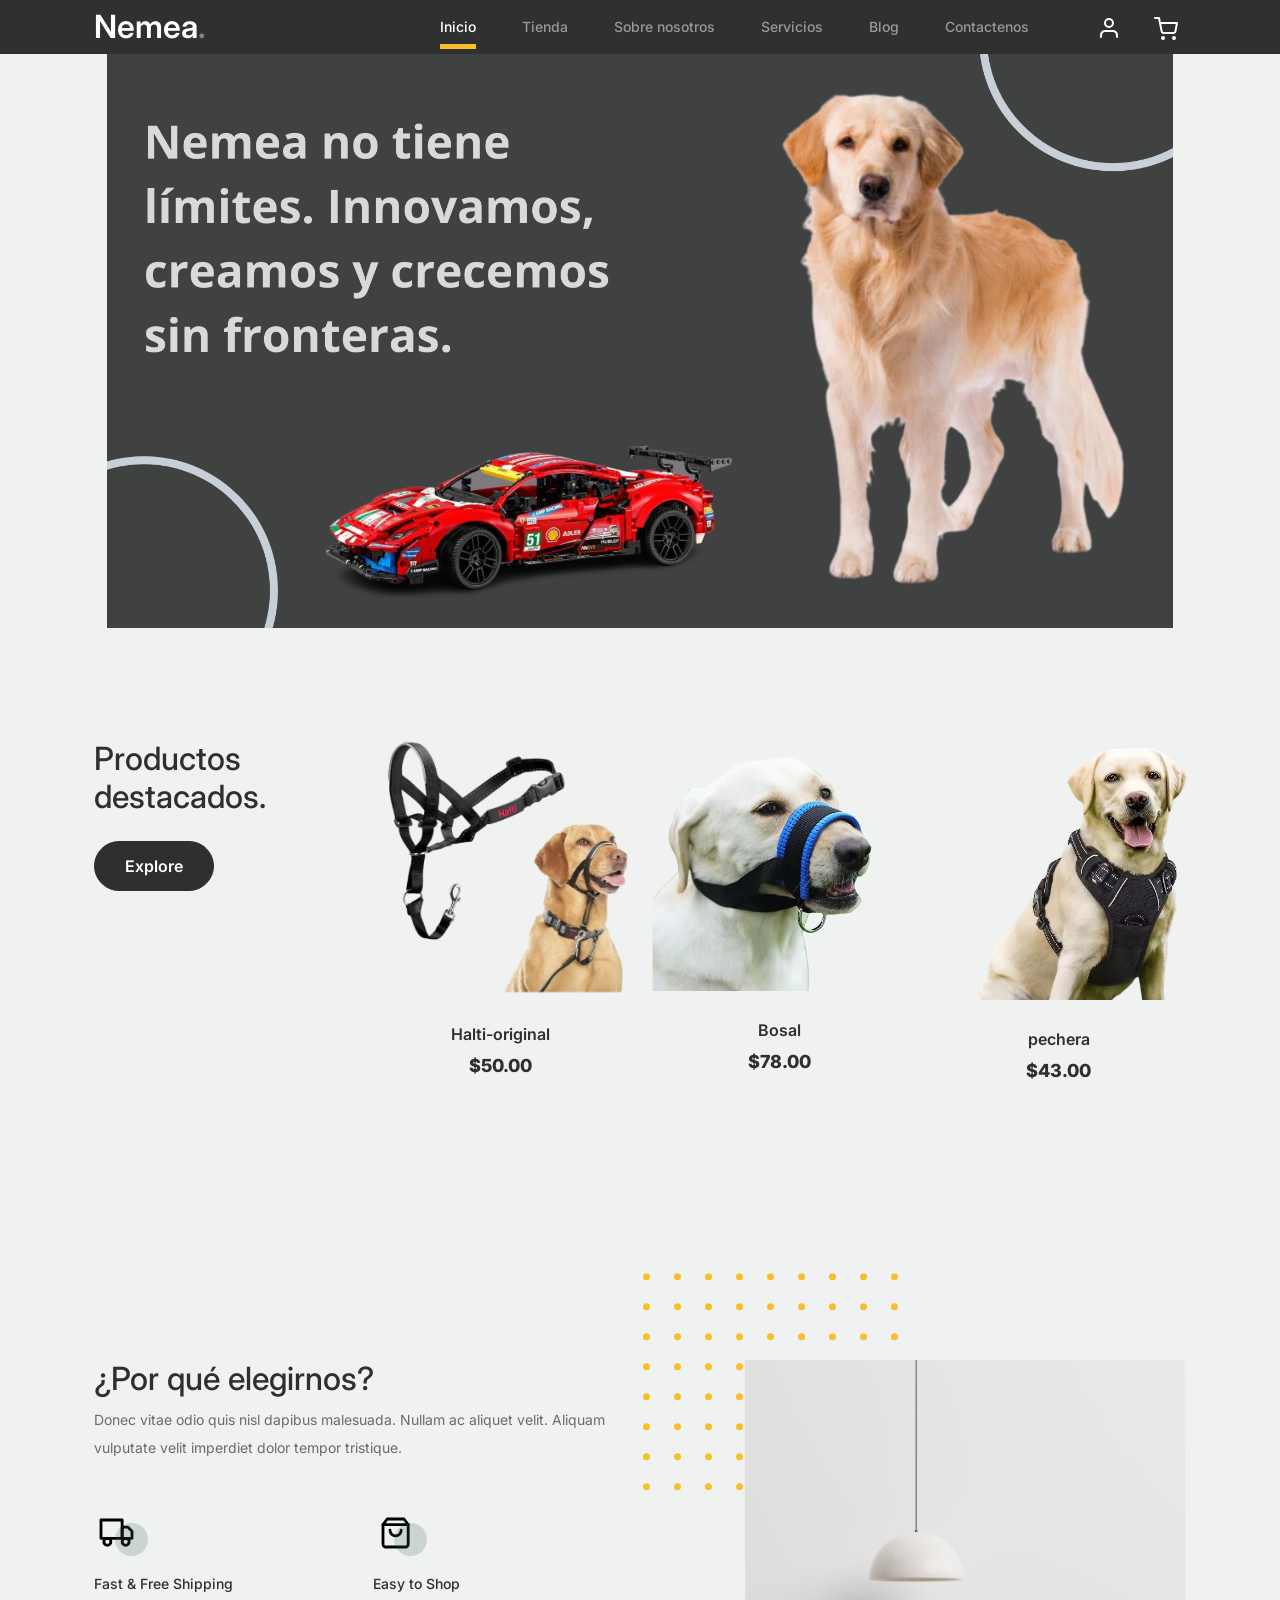
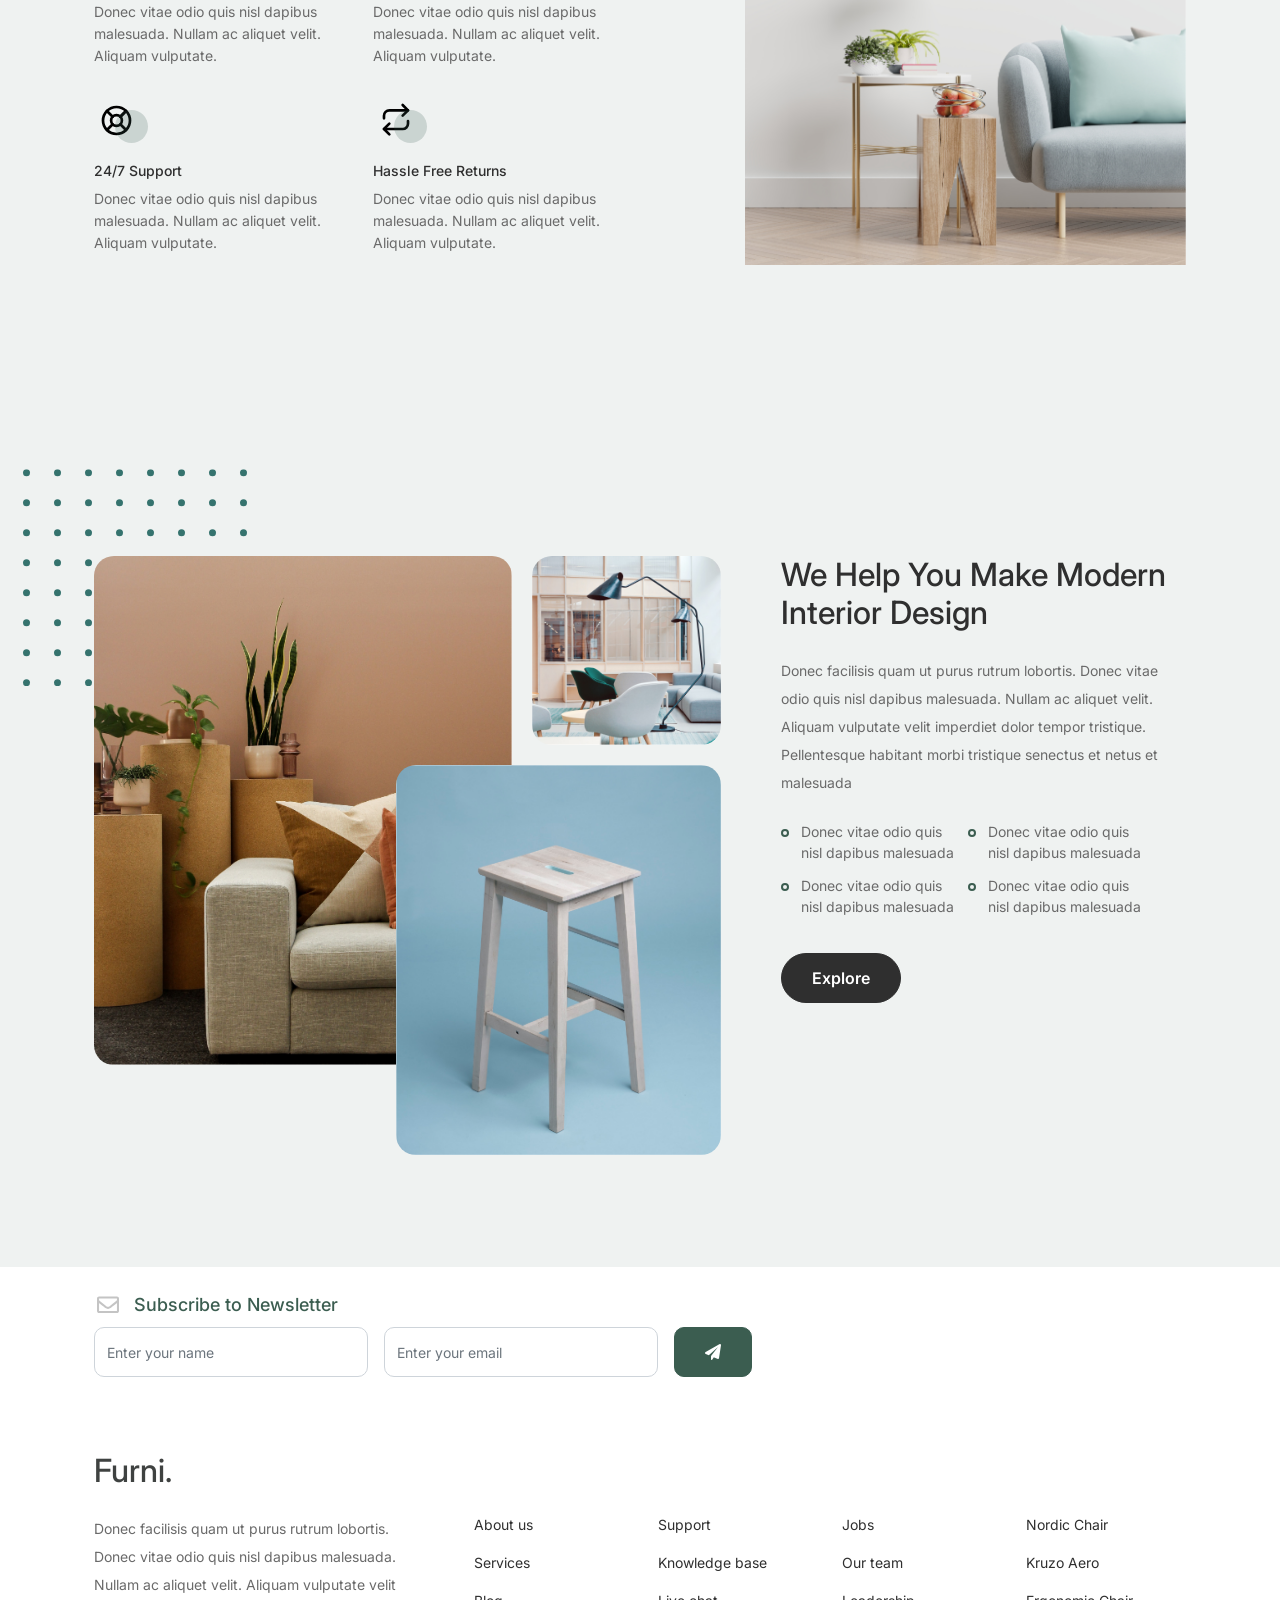
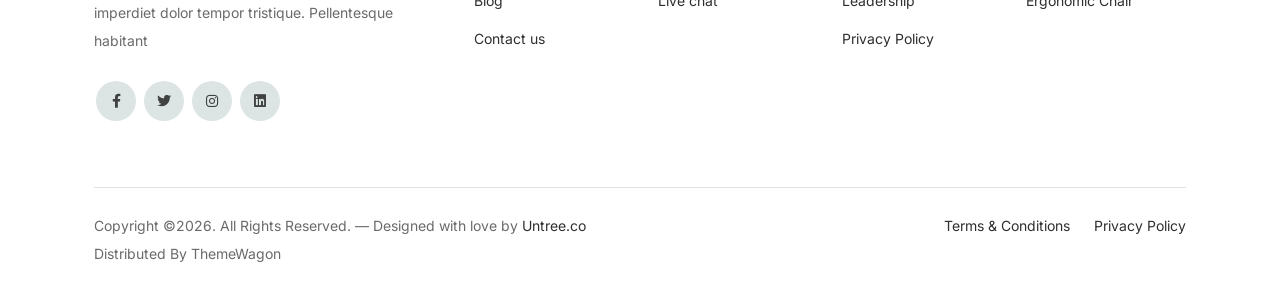
==== commit 5304c327: "segundo" ====
--- a/index.html
+++ b/index.html
@@ -12,6 +12,7 @@
   <meta name="viewport" content="width=device-width, initial-scale=1, shrink-to-fit=no">
   <meta name="author" content="Untree.co">
   <link rel="shortcut icon" href="logo favicon.ico">
+  <link href="https://cdn.jsdelivr.net/npm/bootstrap@5.3.3/dist/css/bootstrap.min.css" rel="stylesheet" integrity="sha384-QWTKZyjpPEjISv5WaRU9OFeRpok6YctnYmDr5pNlyT2bRjXh0JMhjY6hW+ALEwIH" crossorigin="anonymous">
 
   <meta name="description" content="" />
   <meta name="keywords" content="bootstrap, bootstrap4" />
@@ -27,10 +28,10 @@
 	<body>
 
 		<!-- Start Header/Navigation -->
-		<nav class="custom-navbar navbar navbar navbar-expand-md navbar-dark bg-dark" arial-label="Furni navigation bar">
+		<nav class="custom-navbar navbar navbar-expand-md navbar-dark bg-dark fixed-top" arial-label="Furni navigation bar">
 
 			<div class="container">
-				<a class="navbar-brand" href="index.html">Nemea<span>.</span></a>
+				<a class="navbar-brand" href="index2.html">Nemea<span>.</span></a>
 
 				<button class="navbar-toggler" type="button" data-bs-toggle="collapse" data-bs-target="#navbarsFurni" aria-controls="navbarsFurni" aria-expanded="false" aria-label="Toggle navigation">
 					<span class="navbar-toggler-icon"></span>
@@ -57,29 +58,23 @@
 				
 		</nav>
 		<!-- End Header/Navigation -->
+
+		 <!-- WhatsApp -->
 		<a href="https://wa.me/51930492336" class="whatsapp-button" target="_blank">
 			📩 Chatea con nosotros
 		</a>
+		<!-- WhatsApp -->
+
 		<!-- Start Hero Section -->
-			<div class="hero">
-				<div class="container">
-					<div class="row justify-content-between">
-						<div class="col-lg-5">
-							<div class="intro-excerpt">
-								<h1>Pasión sobre ruedas y patas <span clsas="d-block"></span></h1>
-								<p class="mb-4">Nos apasionan los perros y la velocidad. Encuentra todo lo que necesitas para consentir a tu mejor amigo y descubre increíbles modelos de autos de colección para construir y disfrutar.</p>
-								<p><a href="shop.html" class="btn btn-secondary me-2">Comprar ahora</a><a href="shop.html" class="btn btn-white-outline">Explorar</a></p>
-							</div>
-						</div>
-						<div class="col-lg-7">
-							<div class="hero-img-wrap">
-								<img src="images/img-perro.png" class="img-fluid"><!-- falta imagen  -->
-							</div>
-						</div>
-					</div>
-				</div>
-			</div>
+		<div class="banner">
+			<img class="imgperro"  src="images/img-carrusel.png" alt="" >
+		</div>
+
+			
+	
 		<!-- End Hero Section -->
+
+		
 
 		<!-- Start Product Section -->
 		<div class="product-section">
@@ -88,7 +83,7 @@
 
 					<!-- Start Column 1 -->
 					<div class="col-md-12 col-lg-3 mb-5 mb-lg-0">
-						<h2 class="mb-4 section-title">Elaborado con excelente material.</h2>
+						<h2 class="mb-4 section-title">Productos destacados.</h2>
 						<p class="mb-4"> </p>
 						<p><a href="shop.html" class="btn">Explore</a></p>
 					</div> 
@@ -146,7 +141,7 @@
 			<div class="container">
 				<div class="row justify-content-between">
 					<div class="col-lg-6">
-						<h2 class="section-title">Why Choose Us</h2>
+						<h2 class="section-title">¿Por qué elegirnos?</h2>
 						<p>Donec vitae odio quis nisl dapibus malesuada. Nullam ac aliquet velit. Aliquam vulputate velit imperdiet dolor tempor tristique.</p>
 
 						<div class="row my-5">
@@ -232,215 +227,17 @@
 		</div>
 		<!-- End We Help Section -->
 
-		<!-- Start Popular Product -->
-		<div class="popular-product">
-			<div class="container">
-				<div class="row">
-
-					<div class="col-12 col-md-6 col-lg-4 mb-4 mb-lg-0">
-						<div class="product-item-sm d-flex">
-							<div class="thumbnail">
-								<img src="images/product-1.png" alt="Image" class="img-fluid">
-							</div>
-							<div class="pt-3">
-								<h3>Nordic Chair</h3>
-								<p>Donec facilisis quam ut purus rutrum lobortis. Donec vitae odio </p>
-								<p><a href="#">Read More</a></p>
-							</div>
-						</div>
-					</div>
-
-					<div class="col-12 col-md-6 col-lg-4 mb-4 mb-lg-0">
-						<div class="product-item-sm d-flex">
-							<div class="thumbnail">
-								<img src="images/product-2.png" alt="Image" class="img-fluid">
-							</div>
-							<div class="pt-3">
-								<h3>Kruzo Aero Chair</h3>
-								<p>Donec facilisis quam ut purus rutrum lobortis. Donec vitae odio </p>
-								<p><a href="#">Read More</a></p>
-							</div>
-						</div>
-					</div>
-
-					<div class="col-12 col-md-6 col-lg-4 mb-4 mb-lg-0">
-						<div class="product-item-sm d-flex">
-							<div class="thumbnail">
-								<img src="images/product-3.png" alt="Image" class="img-fluid">
-							</div>
-							<div class="pt-3">
-								<h3>Ergonomic Chair</h3>
-								<p>Donec facilisis quam ut purus rutrum lobortis. Donec vitae odio </p>
-								<p><a href="#">Read More</a></p>
-							</div>
-						</div>
-					</div>
-
-				</div>
-			</div>
-		</div>
-		<!-- End Popular Product -->
-
-		<!-- Start Testimonial Slider -->
-		<div class="testimonial-section">
-			<div class="container">
-				<div class="row">
-					<div class="col-lg-7 mx-auto text-center">
-						<h2 class="section-title">Testimonials</h2>
-					</div>
-				</div>
-
-				<div class="row justify-content-center">
-					<div class="col-lg-12">
-						<div class="testimonial-slider-wrap text-center">
-
-							<div id="testimonial-nav">
-								<span class="prev" data-controls="prev"><span class="fa fa-chevron-left"></span></span>
-								<span class="next" data-controls="next"><span class="fa fa-chevron-right"></span></span>
-							</div>
-
-							<div class="testimonial-slider">
-								
-								<div class="item">
-									<div class="row justify-content-center">
-										<div class="col-lg-8 mx-auto">
-
-											<div class="testimonial-block text-center">
-												<blockquote class="mb-5">
-													<p>&ldquo;Donec facilisis quam ut purus rutrum lobortis. Donec vitae odio quis nisl dapibus malesuada. Nullam ac aliquet velit. Aliquam vulputate velit imperdiet dolor tempor tristique. Pellentesque habitant morbi tristique senectus et netus et malesuada fames ac turpis egestas. Integer convallis volutpat dui quis scelerisque.&rdquo;</p>
-												</blockquote>
-
-												<div class="author-info">
-													<div class="author-pic">
-														<img src="images/person-1.png" alt="Maria Jones" class="img-fluid">
-													</div>
-													<h3 class="font-weight-bold">Maria Jones</h3>
-													<span class="position d-block mb-3">CEO, Co-Founder, XYZ Inc.</span>
-												</div>
-											</div>
-
-										</div>
-									</div>
-								</div> 
-								<!-- END item -->
-
-								<div class="item">
-									<div class="row justify-content-center">
-										<div class="col-lg-8 mx-auto">
-
-											<div class="testimonial-block text-center">
-												<blockquote class="mb-5">
-													<p>&ldquo;Donec facilisis quam ut purus rutrum lobortis. Donec vitae odio quis nisl dapibus malesuada. Nullam ac aliquet velit. Aliquam vulputate velit imperdiet dolor tempor tristique. Pellentesque habitant morbi tristique senectus et netus et malesuada fames ac turpis egestas. Integer convallis volutpat dui quis scelerisque.&rdquo;</p>
-												</blockquote>
-
-												<div class="author-info">
-													<div class="author-pic">
-														<img src="images/person-1.png" alt="Maria Jones" class="img-fluid">
-													</div>
-													<h3 class="font-weight-bold">Maria Jones</h3>
-													<span class="position d-block mb-3">CEO, Co-Founder, XYZ Inc.</span>
-												</div>
-											</div>
-
-										</div>
-									</div>
-								</div> 
-								<!-- END item -->
-
-								<div class="item">
-									<div class="row justify-content-center">
-										<div class="col-lg-8 mx-auto">
-
-											<div class="testimonial-block text-center">
-												<blockquote class="mb-5">
-													<p>&ldquo;Donec facilisis quam ut purus rutrum lobortis. Donec vitae odio quis nisl dapibus malesuada. Nullam ac aliquet velit. Aliquam vulputate velit imperdiet dolor tempor tristique. Pellentesque habitant morbi tristique senectus et netus et malesuada fames ac turpis egestas. Integer convallis volutpat dui quis scelerisque.&rdquo;</p>
-												</blockquote>
-
-												<div class="author-info">
-													<div class="author-pic">
-														<img src="images/person-1.png" alt="Maria Jones" class="img-fluid">
-													</div>
-													<h3 class="font-weight-bold">Maria Jones</h3>
-													<span class="position d-block mb-3">CEO, Co-Founder, XYZ Inc.</span>
-												</div>
-											</div>
-
-										</div>
-									</div>
-								</div> 
-								<!-- END item -->
-
-							</div>
-
-						</div>
-					</div>
-				</div>
-			</div>
-		</div>
-		<!-- End Testimonial Slider -->
-
-		<!-- Start Blog Section -->
-		<div class="blog-section">
-			<div class="container">
-				<div class="row mb-5">
-					<div class="col-md-6">
-						<h2 class="section-title">Recent Blog</h2>
-					</div>
-					<div class="col-md-6 text-start text-md-end">
-						<a href="#" class="more">View All Posts</a>
-					</div>
-				</div>
-
-				<div class="row">
-
-					<div class="col-12 col-sm-6 col-md-4 mb-4 mb-md-0">
-						<div class="post-entry">
-							<a href="#" class="post-thumbnail"><img src="images/post-1.jpg" alt="Image" class="img-fluid"></a>
-							<div class="post-content-entry">
-								<h3><a href="#">First Time Home Owner Ideas</a></h3>
-								<div class="meta">
-									<span>by <a href="#">Kristin Watson</a></span> <span>on <a href="#">Dec 19, 2021</a></span>
-								</div>
-							</div>
-						</div>
-					</div>
-
-					<div class="col-12 col-sm-6 col-md-4 mb-4 mb-md-0">
-						<div class="post-entry">
-							<a href="#" class="post-thumbnail"><img src="images/post-2.jpg" alt="Image" class="img-fluid"></a>
-							<div class="post-content-entry">
-								<h3><a href="#">How To Keep Your Furniture Clean</a></h3>
-								<div class="meta">
-									<span>by <a href="#">Robert Fox</a></span> <span>on <a href="#">Dec 15, 2021</a></span>
-								</div>
-							</div>
-						</div>
-					</div>
-
-					<div class="col-12 col-sm-6 col-md-4 mb-4 mb-md-0">
-						<div class="post-entry">
-							<a href="#" class="post-thumbnail"><img src="images/post-3.jpg" alt="Image" class="img-fluid"></a>
-							<div class="post-content-entry">
-								<h3><a href="#">Small Space Furniture Apartment Ideas</a></h3>
-								<div class="meta">
-									<span>by <a href="#">Kristin Watson</a></span> <span>on <a href="#">Dec 12, 2021</a></span>
-								</div>
-							</div>
-						</div>
-					</div>
-
-				</div>
-			</div>
-		</div>
-		<!-- End Blog Section -->	
+		
+
+		
+
+
 
 		<!-- Start Footer Section -->
 		<footer class="footer-section">
 			<div class="container relative">
 
-				<div class="sofa-img">
-					<img src="images/sofa.png" alt="Image" class="img-fluid">
-				</div>
+				
 
 				<div class="row">
 					<div class="col-lg-8">
@@ -539,7 +336,7 @@
 		</footer>
 		<!-- End Footer Section -->	
 
-
+		<script src="https://cdn.jsdelivr.net/npm/bootstrap@5.3.3/dist/js/bootstrap.bundle.min.js" integrity="sha384-YvpcrYf0tY3lHB60NNkmXc5s9fDVZLESaAA55NDzOxhy9GkcIdslK1eN7N6jIeHz" crossorigin="anonymous"></script>
 		<script src="js/bootstrap.bundle.min.js"></script>
 		<script src="js/tiny-slider.js"></script>
 		<script src="js/custom.js"></script>
--- a/css/style.css
+++ b/css/style.css
@@ -5,23 +5,163 @@
 * License: https://creativecommons.org/licenses/by/3.0/
 */
 @import url("https://fonts.googleapis.com/css2?family=Inter:wght@400;500;600;700;800&display=swap");
+@import url("producto.css");
 body {
   overflow-x: hidden;
   position: relative; }
 
-.whatsapp-button {
-    position: fixed;
-    bottom: 20px;
-    right: 20px;
-    background-color: #25D366;
-    color: white;
-    padding: 10px 20px;
-    border-radius: 50px;
-    text-decoration: none;
-    font-weight: bold;
-    box-shadow: 2px 2px 10px rgba(0, 0, 0, 0.2);
-    z-index: 9999; /* Asegura que esté por encima de otros elementos */
-}
+/*yo*/
+.nemea {
+  display: flex;
+  justify-content: center; /* Centra horizontalmente */
+  align-items: center; /* Centra verticalmente */
+  
+}
+
+.nemea img {
+  max-width: 100%; /* Para que la imagen no sobrepase el ancho */
+  height: auto; /* Mantiene la proporción */
+}
+
+.info-pedidos {
+  text-align: center;
+  padding: 50px 20px;
+  background-color: #121212; /* Fondo oscuro */
+  color: #ffffff; /* Texto blanco */
+}
+
+.info-pedidos h2 {
+  font-size: 2rem;
+  margin-bottom: 20px;
+  color: #f1f1f1;
+}
+
+.contenedor {
+  display: flex;
+  flex-wrap: wrap;
+  justify-content: center;
+  gap: 20px;
+}
+
+.caja {
+  background: #1e1e1e; /* Cajas con tono más claro para contraste */
+  padding: 20px;
+  border-radius: 10px;
+  box-shadow: 0 4px 8px rgba(255, 255, 255, 0.1);
+  max-width: 300px;
+  text-align: center;
+}
+
+.caja h3 {
+  font-size: 1.5rem;
+  margin-bottom: 10px;
+  color: #f8c20e; /* Un color llamativo para los títulos */
+}
+
+.caja p {
+  font-size: 1rem;
+  color: #ddd; /* Texto más claro para mejor lectura */
+}
+
+/* 📱 Responsive */
+@media (max-width: 768px) {
+  .contenedor {
+      flex-direction: column;
+      align-items: center;
+  }
+}
+
+
+.subscription-form img {
+  width: 28px; /* Ajusta según se necesite */
+  height: auto;
+  margin-right: 8px;
+}
+.imgperro{
+  width: 100%;
+  height: 600px;
+  object-fit: cover; /* Mantiene la proporción sin deformar */
+  display: block; /* Evita espacios adicionales en algunos navegadores */
+  object-fit: contain;
+}
+
+
+
+.containerner {
+  display: flex;
+  justify-content: center;  /* Centra horizontalmente */
+  align-items: center;      /* Centra verticalmente */
+  height: 80vh;             /* Ajusta la altura para centrar en la pantalla */
+  gap: 50px;                /* Espacio entre las tarjetas */
+  flex-wrap: wrap;          /* Permite que los cards se acomoden en pantallas pequeñas */
+}
+
+.card {
+  background: #d3d3d3;
+  border-radius: 15px;
+  padding: 20px;
+  width: 250px;
+  text-align: center;
+  transition: transform 0.3s ease;
+  text-decoration: none;
+  color: black;
+}
+
+.card:hover {
+  transform: scale(1.05);
+}
+
+.card img {
+  width: 100%;            /* Ocupará todo el ancho del card */
+  height: 150px;          /* Altura fija para todas las imágenes */
+  object-fit: cover;      /* Recorta la imagen sin deformarla */
+  border-radius: 10px;    /* Bordes redondeados opcionales */
+}
+
+.card p {
+  font-size: 1.2rem;
+  font-weight: bold;
+  margin-top: 10px;
+}
+
+.whatsapp-btn {
+  position: fixed;
+  bottom: 20px;
+  right: 20px;
+  width: 60px;
+  height: 60px;
+  background-color: #25D366;
+  border-radius: 50%;
+  display: flex;
+  align-items: center;
+  justify-content: center;
+  box-shadow: 0 4px 8px rgba(0, 0, 0, 0.3);
+  transition: transform 0.3s ease-in-out;
+}
+
+.whatsapp-btn img {
+  width: 35px;
+  height: 35px;
+}
+
+.whatsapp-btn:hover {
+  transform: scale(1.1);
+}
+
+/* 📱 Responsive */
+@media (max-width: 600px) {
+  .whatsapp-btn {
+      width: 50px;
+      height: 50px;
+  }
+  .whatsapp-btn img {
+      width: 30px;
+      height: 30px;
+  }
+}
+
+/*yo*/
+
 body {
   font-family: "Inter", sans-serif;
   font-weight: 400;
@@ -45,8 +185,8 @@
 
 .custom-navbar {
   background: #2f3131 !important;
-  padding-top: 20px;
-  padding-bottom: 20px; }
+  padding-top: 5px;
+  padding-bottom: 5px; }
   .custom-navbar .navbar-brand {
     font-size: 32px;
     font-weight: 600; }
@@ -273,6 +413,7 @@
       -webkit-transition: .3s all ease;
       -o-transition: .3s all ease;
       transition: .3s all ease; }
+    
     .product-section .product-item:hover .product-thumbnail {
       top: -25px; }
     .product-section .product-item:hover .icon-cross {
@@ -298,8 +439,7 @@
       -ms-transform: translate(-40%, -40%);
       transform: translate(-40%, -40%);
       z-index: -1; }
-    .why-choose-section .img-wrap img {
-      border-radius: 20px; }
+      
 
 .feature {
   margin-bottom: 30px; }
@@ -547,7 +687,7 @@
     opacity: .7; }
 
 .footer-section {
-  padding: 80px 0;
+  padding: 25px 0;
   background: #ffffff; }
   .footer-section .relative {
     position: relative; }
@@ -611,7 +751,7 @@
     font-size: 32px;
     font-weight: 500;
     text-decoration: none;
-    color: #3b5d50; }
+    color: #3f4241; }
   .footer-section .custom-social li {
     margin: 2px;
     display: inline-block; }
@@ -622,10 +762,10 @@
       line-height: 40px;
       display: inline-block;
       background: #dce5e4;
-      color: #3b5d50;
+      color: #3f4241;
       border-radius: 50%; }
       .footer-section .custom-social li a:hover {
-        background: #3b5d50;
+        background: #3f4241;
         color: #ffffff; }
   .footer-section .border-top {
     border-color: #dce5e4; }
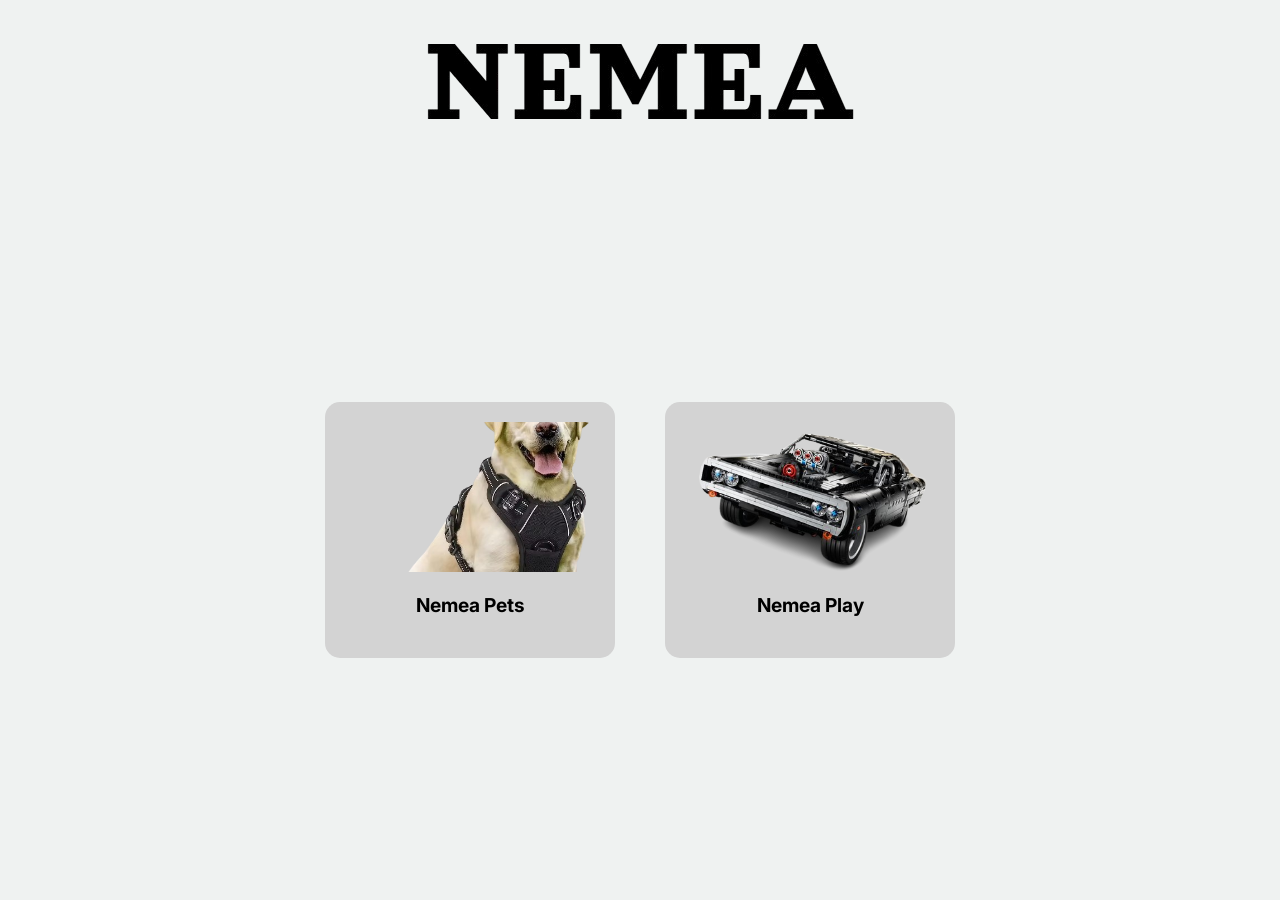
==== commit 64bd6619: "Modificación en index.html" ====
--- a/index.html
+++ b/index.html
@@ -1,345 +1,32 @@
-<!-- /*
-* Bootstrap 5
-* Template Name: Furni
-* Template Author: Untree.co
-* Template URI: https://untree.co/
-* License: https://creativecommons.org/licenses/by/3.0/
-*/ -->
-<!doctype html>
+<!DOCTYPE html>
 <html lang="en">
 <head>
-  <meta charset="utf-8">
-  <meta name="viewport" content="width=device-width, initial-scale=1, shrink-to-fit=no">
-  <meta name="author" content="Untree.co">
-  <link rel="shortcut icon" href="logo favicon.ico">
-  <link href="https://cdn.jsdelivr.net/npm/bootstrap@5.3.3/dist/css/bootstrap.min.css" rel="stylesheet" integrity="sha384-QWTKZyjpPEjISv5WaRU9OFeRpok6YctnYmDr5pNlyT2bRjXh0JMhjY6hW+ALEwIH" crossorigin="anonymous">
+    <meta charset="UTF-8">
+    <meta name="viewport" content="width=device-width, initial-scale=1.0">
+    <title>Document</title>
+    <link href="css/style.css" rel="stylesheet">
+</head>
+<body>
+    <div class="nemea">
+        <img src="images/imag-nemea.png" alt="Nemea">
+    </div>
 
-  <meta name="description" content="" />
-  <meta name="keywords" content="bootstrap, bootstrap4" />
-
-		<!-- Bootstrap CSS -->
-		<link href="css/bootstrap.min.css" rel="stylesheet">
-		<link href="https://cdnjs.cloudflare.com/ajax/libs/font-awesome/6.0.0-beta3/css/all.min.css" rel="stylesheet">
-		<link href="css/tiny-slider.css" rel="stylesheet">
-		<link href="css/style.css" rel="stylesheet">
-		<title>Nemea Store </title>
-	</head>
-
-	<body>
-
-		<!-- Start Header/Navigation -->
-		<nav class="custom-navbar navbar navbar-expand-md navbar-dark bg-dark fixed-top" arial-label="Furni navigation bar">
-
-			<div class="container">
-				<a class="navbar-brand" href="index2.html">Nemea<span>.</span></a>
-
-				<button class="navbar-toggler" type="button" data-bs-toggle="collapse" data-bs-target="#navbarsFurni" aria-controls="navbarsFurni" aria-expanded="false" aria-label="Toggle navigation">
-					<span class="navbar-toggler-icon"></span>
-				</button>
-
-				<div class="collapse navbar-collapse" id="navbarsFurni">
-					<ul class="custom-navbar-nav navbar-nav ms-auto mb-2 mb-md-0">
-						<li class="nav-item active">
-							<a class="nav-link" href="index.html">Inicio</a>
-						</li>
-						<li><a class="nav-link" href="shop.html">Tienda</a></li>
-						<li><a class="nav-link" href="about.html">Sobre nosotros</a></li>
-						<li><a class="nav-link" href="services.html">Servicios</a></li>
-						<li><a class="nav-link" href="blog.html">Blog</a></li>
-						<li><a class="nav-link" href="contact.html">Contactenos</a></li>
-					</ul>
-
-					<ul class="custom-navbar-cta navbar-nav mb-2 mb-md-0 ms-5">
-						<li><a class="nav-link" href="#"><img src="images/user.svg"></a></li>
-						<li><a class="nav-link" href="cart.html"><img src="images/cart.svg"></a></li>
-					</ul>
-				</div>
-			</div>
-				
-		</nav>
-		<!-- End Header/Navigation -->
-
-		 <!-- WhatsApp -->
-		<a href="https://wa.me/51930492336" class="whatsapp-button" target="_blank">
-			📩 Chatea con nosotros
-		</a>
-		<!-- WhatsApp -->
-
-		<!-- Start Hero Section -->
-		<div class="banner">
-			<img class="imgperro"  src="images/img-carrusel.png" alt="" >
-		</div>
-
-			
-	
-		<!-- End Hero Section -->
-
-		
-
-		<!-- Start Product Section -->
-		<div class="product-section">
-			<div class="container">
-				<div class="row">
-
-					<!-- Start Column 1 -->
-					<div class="col-md-12 col-lg-3 mb-5 mb-lg-0">
-						<h2 class="mb-4 section-title">Productos destacados.</h2>
-						<p class="mb-4"> </p>
-						<p><a href="shop.html" class="btn">Explore</a></p>
-					</div> 
-					<!-- End Column 1 -->
-
-					<!-- Start Column 2 -->
-					<div class="col-12 col-md-4 col-lg-3 mb-5 mb-md-0">
-						<a class="product-item" href="cart.html">
-							<img src="images/img-halti.png" class="img-fluid product-thumbnail">
-							<h3 class="product-title">Halti-original </h3>
-							<strong class="product-price">$50.00</strong>
-
-							<span class="icon-cross">
-								<img src="images/cross.svg" class="img-fluid">
-							</span>
-						</a>
-					</div> 
-					<!-- End Column 2 -->
-
-					<!-- Start Column 3 -->
-					<div class="col-12 col-md-4 col-lg-3 mb-5 mb-md-0">
-						<a class="product-item" href="cart.html">
-							<img src="images/img-bosal.png" class="img-fluid product-thumbnail">
-							<h3 class="product-title">Bosal</h3>
-							<strong class="product-price">$78.00</strong>
-
-							<span class="icon-cross">
-								<img src="images/cross.svg" class="img-fluid">
-							</span>
-						</a>
-					</div>
-					<!-- End Column 3 -->
-
-					<!-- Start Column 4 -->
-					<div class="col-12 col-md-4 col-lg-3 mb-5 mb-md-0">
-						<a class="product-item" href="cart.html">
-							<img src="images/img-pechera.png" class="img-fluid product-thumbnail">
-							<h3 class="product-title">pechera</h3>
-							<strong class="product-price">$43.00</strong>
-
-							<span class="icon-cross">
-								<img src="images/cross.svg" class="img-fluid">
-							</span>
-						</a>
-					</div>
-					<!-- End Column 4 -->
-
-				</div>
-			</div>
-		</div>
-		<!-- End Product Section -->
-
-		<!-- Start Why Choose Us Section -->
-		<div class="why-choose-section">
-			<div class="container">
-				<div class="row justify-content-between">
-					<div class="col-lg-6">
-						<h2 class="section-title">¿Por qué elegirnos?</h2>
-						<p>Donec vitae odio quis nisl dapibus malesuada. Nullam ac aliquet velit. Aliquam vulputate velit imperdiet dolor tempor tristique.</p>
-
-						<div class="row my-5">
-							<div class="col-6 col-md-6">
-								<div class="feature">
-									<div class="icon">
-										<img src="images/truck.svg" alt="Image" class="imf-fluid">
-									</div>
-									<h3>Fast &amp; Free Shipping</h3>
-									<p>Donec vitae odio quis nisl dapibus malesuada. Nullam ac aliquet velit. Aliquam vulputate.</p>
-								</div>
-							</div>
-
-							<div class="col-6 col-md-6">
-								<div class="feature">
-									<div class="icon">
-										<img src="images/bag.svg" alt="Image" class="imf-fluid">
-									</div>
-									<h3>Easy to Shop</h3>
-									<p>Donec vitae odio quis nisl dapibus malesuada. Nullam ac aliquet velit. Aliquam vulputate.</p>
-								</div>
-							</div>
-
-							<div class="col-6 col-md-6">
-								<div class="feature">
-									<div class="icon">
-										<img src="images/support.svg" alt="Image" class="imf-fluid">
-									</div>
-									<h3>24/7 Support</h3>
-									<p>Donec vitae odio quis nisl dapibus malesuada. Nullam ac aliquet velit. Aliquam vulputate.</p>
-								</div>
-							</div>
-
-							<div class="col-6 col-md-6">
-								<div class="feature">
-									<div class="icon">
-										<img src="images/return.svg" alt="Image" class="imf-fluid">
-									</div>
-									<h3>Hassle Free Returns</h3>
-									<p>Donec vitae odio quis nisl dapibus malesuada. Nullam ac aliquet velit. Aliquam vulputate.</p>
-								</div>
-							</div>
-
-						</div>
-					</div>
-
-					<div class="col-lg-5">
-						<div class="img-wrap">
-							<img src="images/why-choose-us-img.jpg" alt="Image" class="img-fluid">
-						</div>
-					</div>
-
-				</div>
-			</div>
-		</div>
-		<!-- End Why Choose Us Section -->
-
-		<!-- Start We Help Section -->
-		<div class="we-help-section">
-			<div class="container">
-				<div class="row justify-content-between">
-					<div class="col-lg-7 mb-5 mb-lg-0">
-						<div class="imgs-grid">
-							<div class="grid grid-1"><img src="images/img-grid-1.jpg" alt="Untree.co"></div>
-							<div class="grid grid-2"><img src="images/img-grid-2.jpg" alt="Untree.co"></div>
-							<div class="grid grid-3"><img src="images/img-grid-3.jpg" alt="Untree.co"></div>
-						</div>
-					</div>
-					<div class="col-lg-5 ps-lg-5">
-						<h2 class="section-title mb-4">We Help You Make Modern Interior Design</h2>
-						<p>Donec facilisis quam ut purus rutrum lobortis. Donec vitae odio quis nisl dapibus malesuada. Nullam ac aliquet velit. Aliquam vulputate velit imperdiet dolor tempor tristique. Pellentesque habitant morbi tristique senectus et netus et malesuada</p>
-
-						<ul class="list-unstyled custom-list my-4">
-							<li>Donec vitae odio quis nisl dapibus malesuada</li>
-							<li>Donec vitae odio quis nisl dapibus malesuada</li>
-							<li>Donec vitae odio quis nisl dapibus malesuada</li>
-							<li>Donec vitae odio quis nisl dapibus malesuada</li>
-						</ul>
-						<p><a herf="#" class="btn">Explore</a></p>
-					</div>
-				</div>
-			</div>
-		</div>
-		<!-- End We Help Section -->
-
-		
-
-		
+    <div class="containerner">
+        <a href="index.html" class="card">
+            <img src="images/img-pechera.png" alt="Nemea Pets">
+            <p>Nemea Pets</p>
+        </a>
+        
+        <a href="autos.html" class="card">
+            <img src="images/img-autoOP.png" alt="Nemea Play">
+            <p>Nemea Play</p>
+        </a>
+    </div>
 
 
-
-		<!-- Start Footer Section -->
-		<footer class="footer-section">
-			<div class="container relative">
-
-				
-
-				<div class="row">
-					<div class="col-lg-8">
-						<div class="subscription-form">
-							<h3 class="d-flex align-items-center"><span class="me-1"><img src="images/envelope-outline.svg" alt="Image" class="img-fluid"></span><span>Subscribe to Newsletter</span></h3>
-
-							<form action="#" class="row g-3">
-								<div class="col-auto">
-									<input type="text" class="form-control" placeholder="Enter your name">
-								</div>
-								<div class="col-auto">
-									<input type="email" class="form-control" placeholder="Enter your email">
-								</div>
-								<div class="col-auto">
-									<button class="btn btn-primary">
-										<span class="fa fa-paper-plane"></span>
-									</button>
-								</div>
-							</form>
-
-						</div>
-					</div>
-				</div>
-
-				<div class="row g-5 mb-5">
-					<div class="col-lg-4">
-						<div class="mb-4 footer-logo-wrap"><a href="#" class="footer-logo">Furni<span>.</span></a></div>
-						<p class="mb-4">Donec facilisis quam ut purus rutrum lobortis. Donec vitae odio quis nisl dapibus malesuada. Nullam ac aliquet velit. Aliquam vulputate velit imperdiet dolor tempor tristique. Pellentesque habitant</p>
-
-						<ul class="list-unstyled custom-social">
-							<li><a href="#"><span class="fa fa-brands fa-facebook-f"></span></a></li>
-							<li><a href="#"><span class="fa fa-brands fa-twitter"></span></a></li>
-							<li><a href="#"><span class="fa fa-brands fa-instagram"></span></a></li>
-							<li><a href="#"><span class="fa fa-brands fa-linkedin"></span></a></li>
-						</ul>
-					</div>
-
-					<div class="col-lg-8">
-						<div class="row links-wrap">
-							<div class="col-6 col-sm-6 col-md-3">
-								<ul class="list-unstyled">
-									<li><a href="#">About us</a></li>
-									<li><a href="#">Services</a></li>
-									<li><a href="#">Blog</a></li>
-									<li><a href="#">Contact us</a></li>
-								</ul>
-							</div>
-
-							<div class="col-6 col-sm-6 col-md-3">
-								<ul class="list-unstyled">
-									<li><a href="#">Support</a></li>
-									<li><a href="#">Knowledge base</a></li>
-									<li><a href="#">Live chat</a></li>
-								</ul>
-							</div>
-
-							<div class="col-6 col-sm-6 col-md-3">
-								<ul class="list-unstyled">
-									<li><a href="#">Jobs</a></li>
-									<li><a href="#">Our team</a></li>
-									<li><a href="#">Leadership</a></li>
-									<li><a href="#">Privacy Policy</a></li>
-								</ul>
-							</div>
-
-							<div class="col-6 col-sm-6 col-md-3">
-								<ul class="list-unstyled">
-									<li><a href="#">Nordic Chair</a></li>
-									<li><a href="#">Kruzo Aero</a></li>
-									<li><a href="#">Ergonomic Chair</a></li>
-								</ul>
-							</div>
-						</div>
-					</div>
-
-				</div>
-
-				<div class="border-top copyright">
-					<div class="row pt-4">
-						<div class="col-lg-6">
-							<p class="mb-2 text-center text-lg-start">Copyright &copy;<script>document.write(new Date().getFullYear());</script>. All Rights Reserved. &mdash; Designed with love by <a href="https://untree.co">Untree.co</a> Distributed By <a hreff="https://themewagon.com">ThemeWagon</a>  <!-- License information: https://untree.co/license/ -->
-            </p>
-						</div>
-
-						<div class="col-lg-6 text-center text-lg-end">
-							<ul class="list-unstyled d-inline-flex ms-auto">
-								<li class="me-4"><a href="#">Terms &amp; Conditions</a></li>
-								<li><a href="#">Privacy Policy</a></li>
-							</ul>
-						</div>
-
-					</div>
-				</div>
-
-			</div>
-		</footer>
-		<!-- End Footer Section -->	
-
-		<script src="https://cdn.jsdelivr.net/npm/bootstrap@5.3.3/dist/js/bootstrap.bundle.min.js" integrity="sha384-YvpcrYf0tY3lHB60NNkmXc5s9fDVZLESaAA55NDzOxhy9GkcIdslK1eN7N6jIeHz" crossorigin="anonymous"></script>
-		<script src="js/bootstrap.bundle.min.js"></script>
-		<script src="js/tiny-slider.js"></script>
-		<script src="js/custom.js"></script>
-	</body>
-
-</html>
+    <script src="https://cdn.jsdelivr.net/npm/bootstrap@5.3.3/dist/js/bootstrap.bundle.min.js" integrity="sha384-YvpcrYf0tY3lHB60NNkmXc5s9fDVZLESaAA55NDzOxhy9GkcIdslK1eN7N6jIeHz" crossorigin="anonymous"></script>
+	<script src="js/bootstrap.bundle.min.js"></script>
+	<script src="js/tiny-slider.js"></script>
+	<script src="js/custom.js"></script>
+</body>
+</html>
